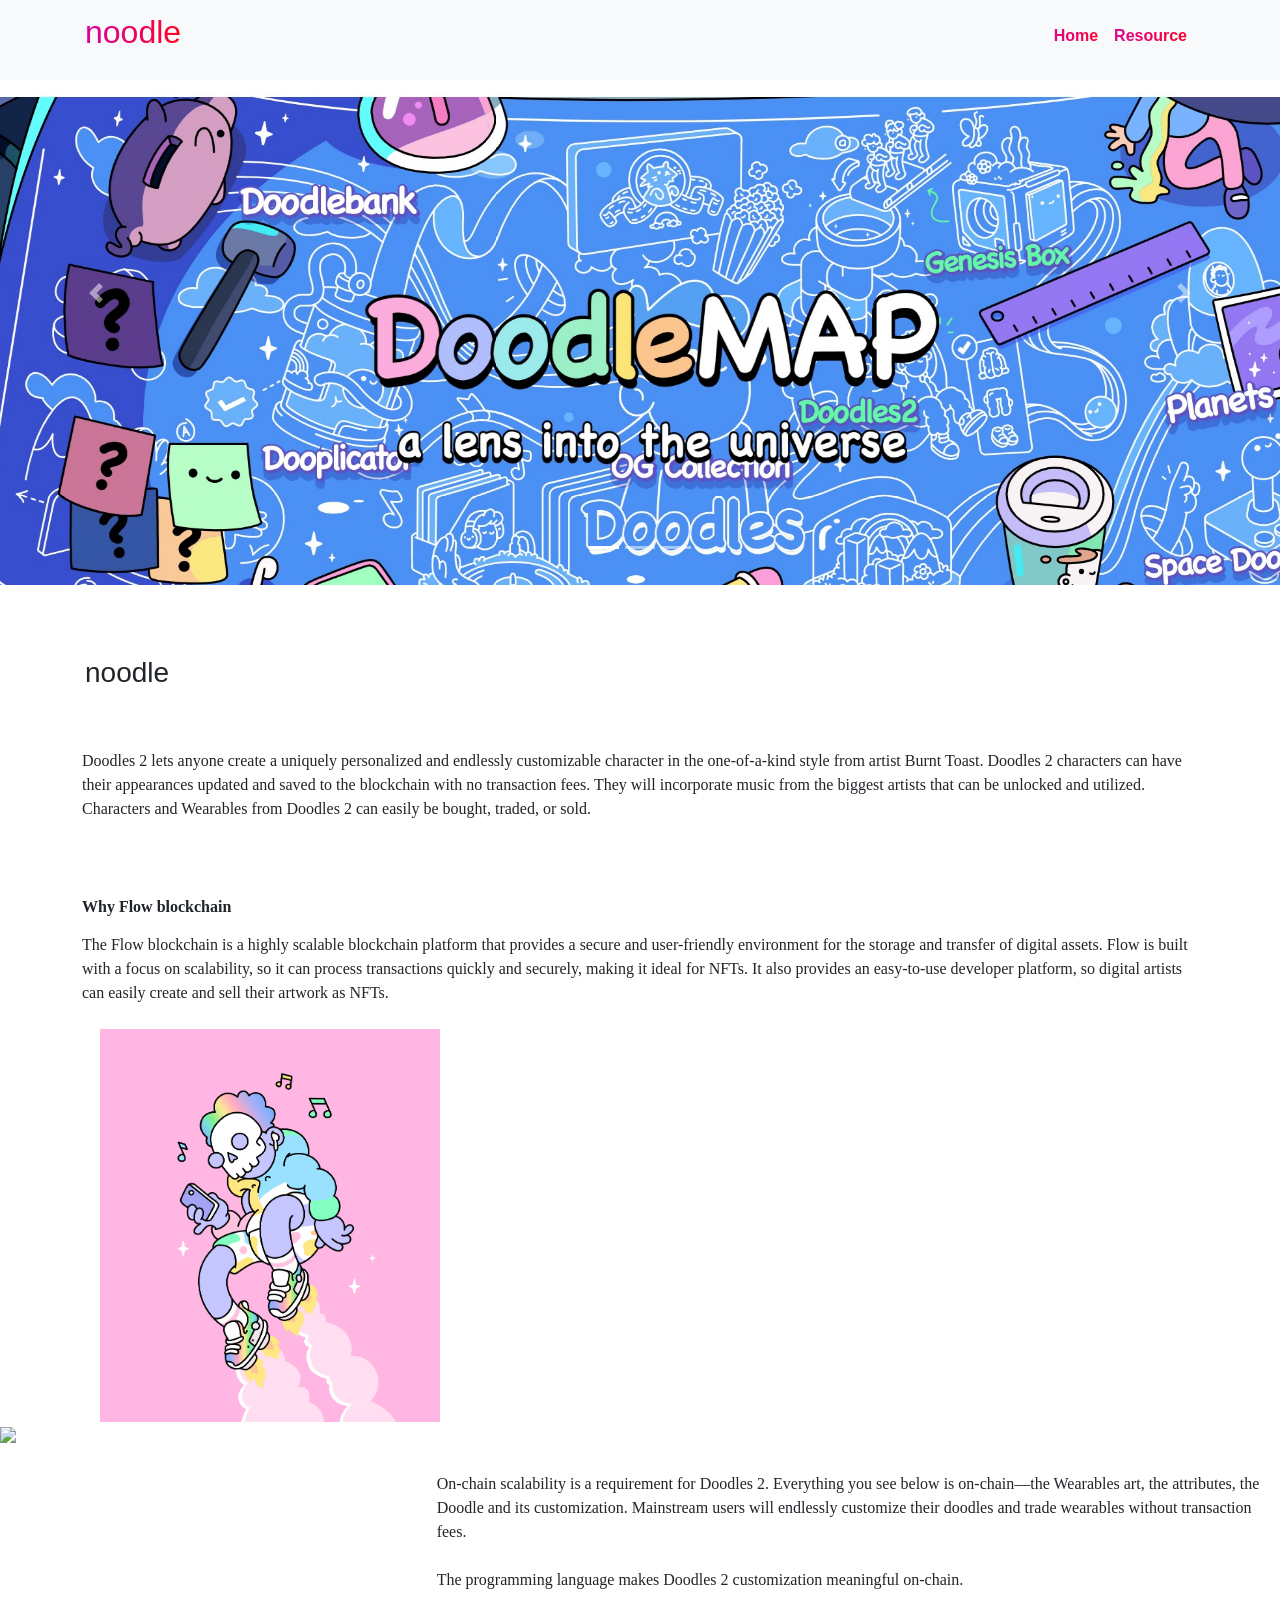
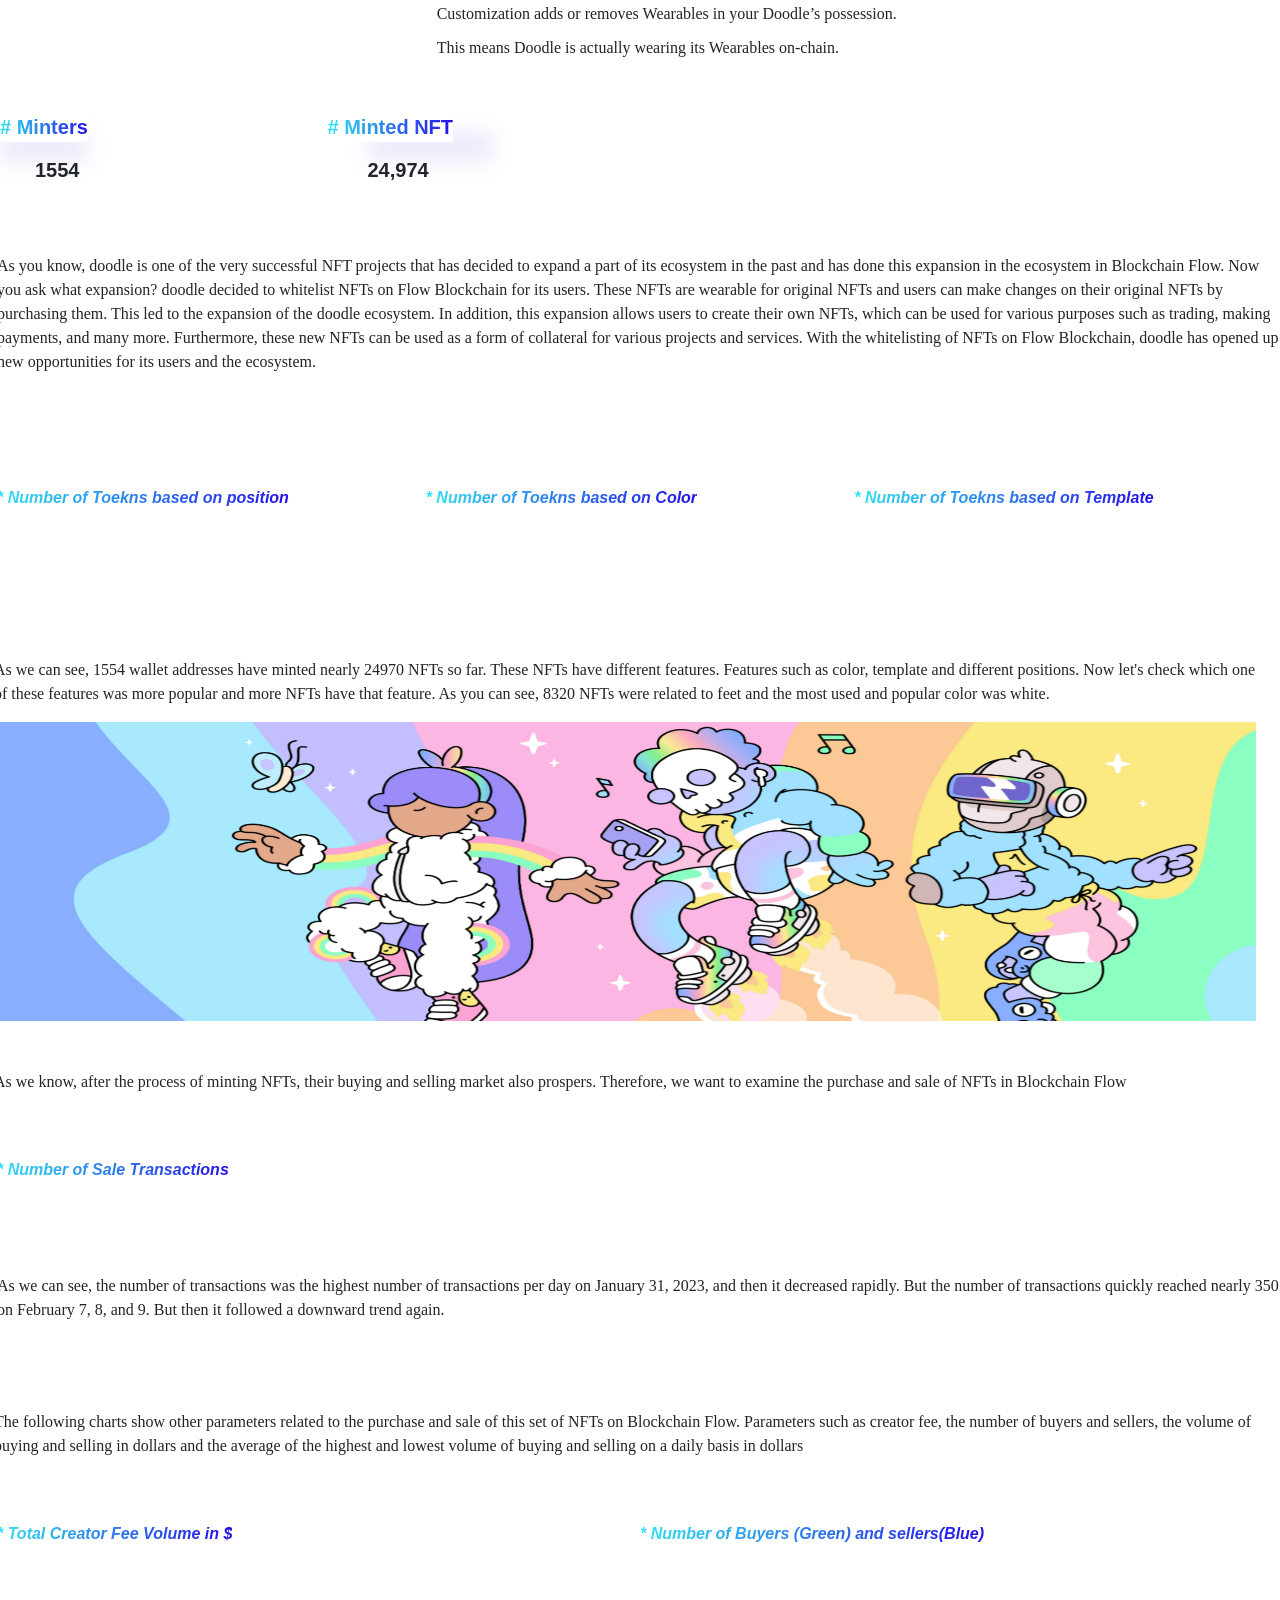
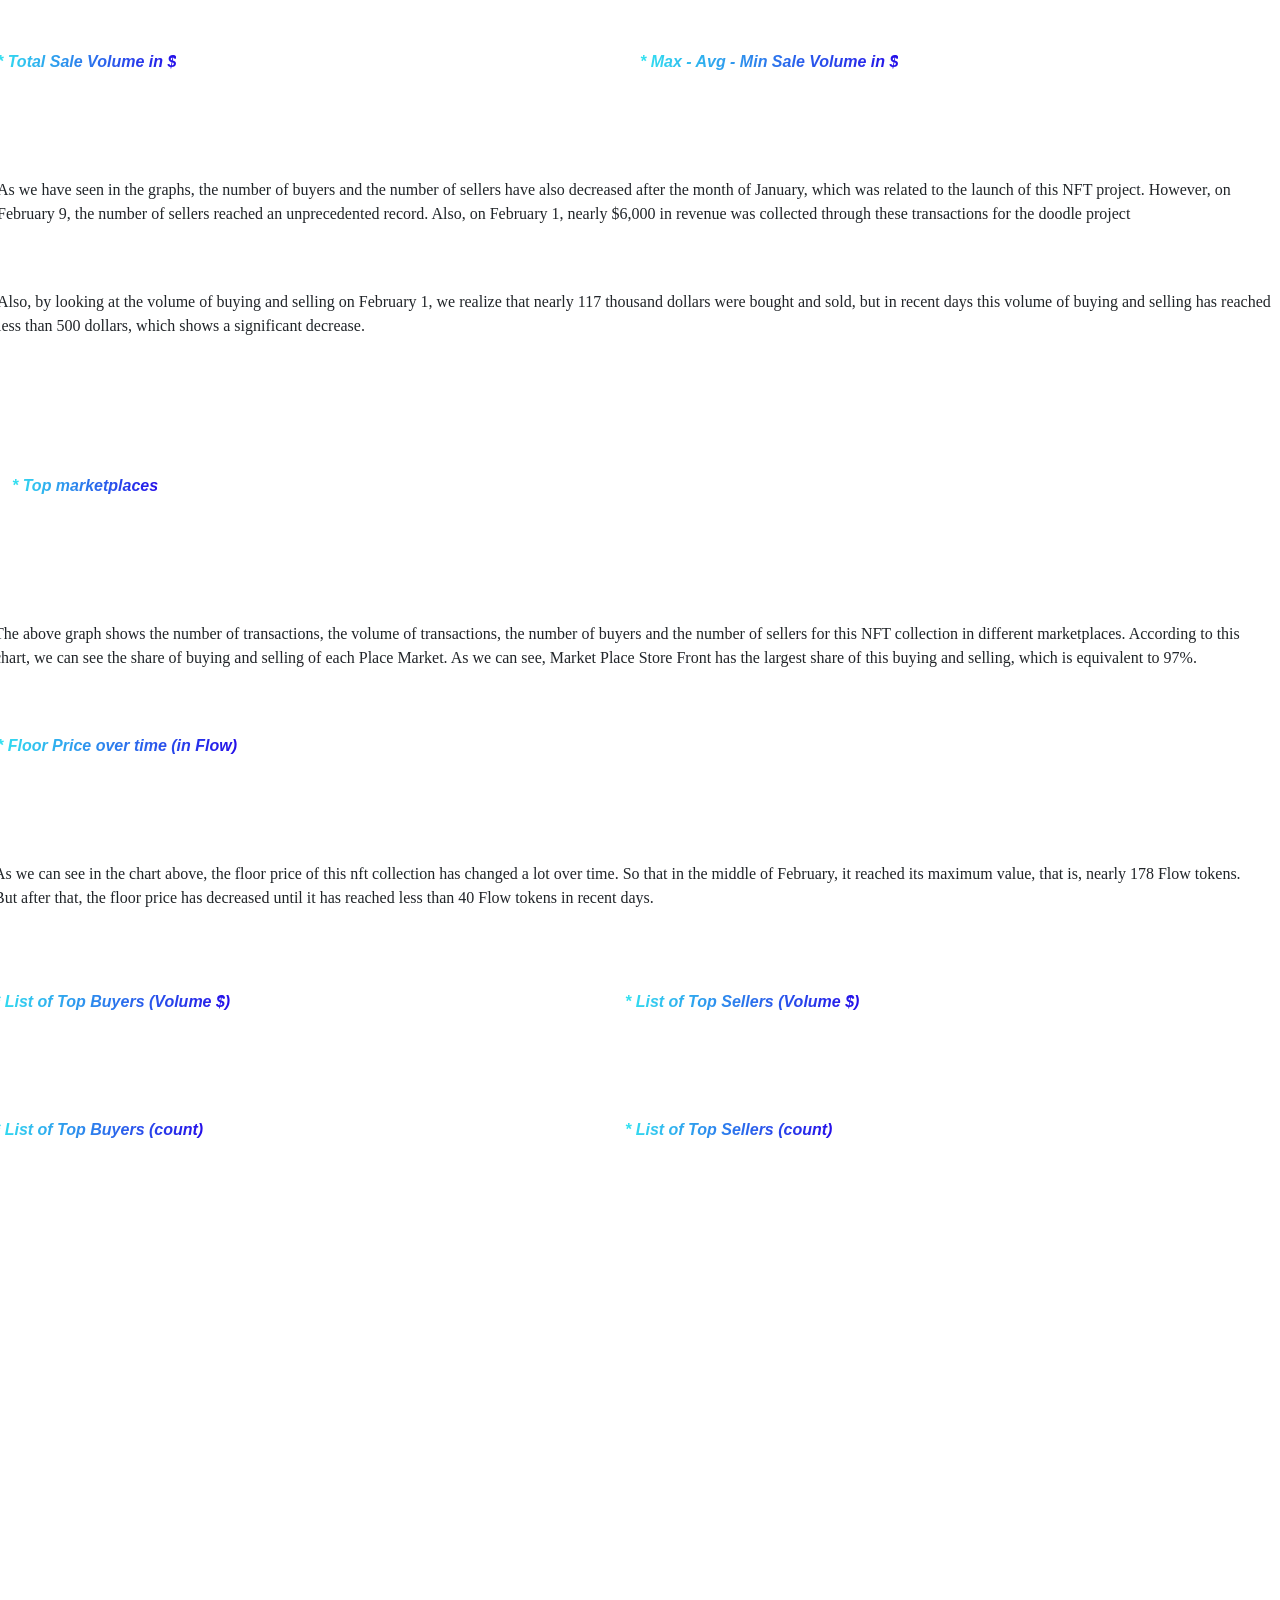
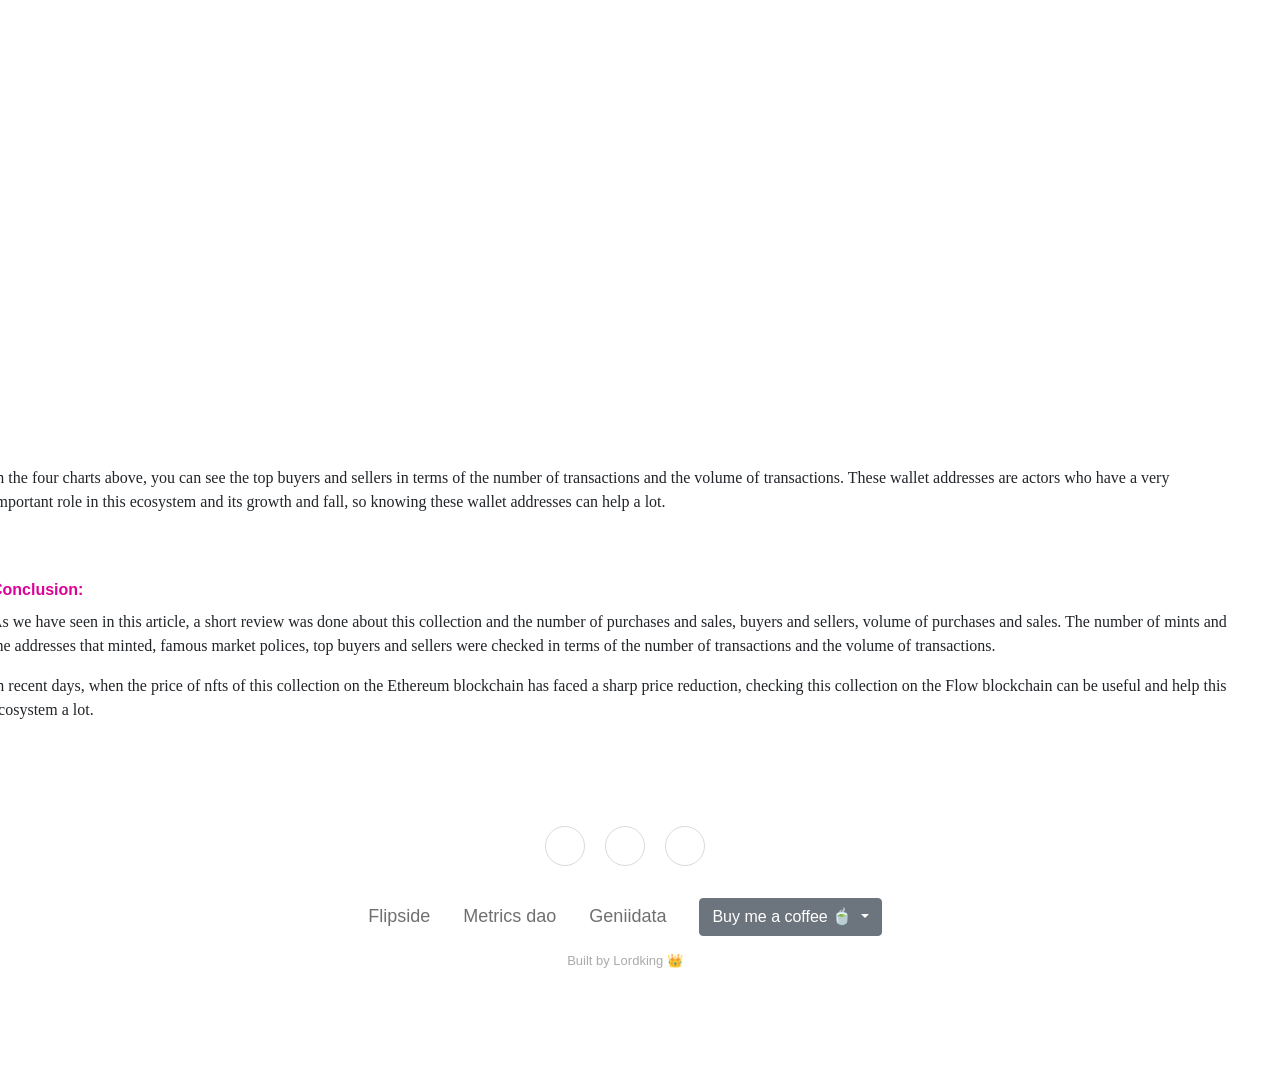
==== index.html @ 50562e9c "Update index.html" ====
<!doctype html>
<html lang="en">


<head>
    <link rel="stylesheet" href="https://cdnjs.cloudflare.com/ajax/libs/normalize/8.0.1/normalize.css">
    <meta charset="utf-8">
    <meta name="viewport" content="width=device-width, initial-scale=1">
    <title>Doodle 2</title>
    <!--#change the title of the page-->

    <link href="https://cdn.jsdelivr.net/npm/bootstrap@5.3.0-alpha1/dist/css/bootstrap.min.css" rel="stylesheet"
        integrity="sha384-GLhlTQ8iRABdZLl6O3oVMWSktQOp6b7In1Zl3/Jr59b6EGGoI1aFkw7cmDA6j6gD" crossorigin="anonymous">
    <link rel="stylesheet" href="https://cdnjs.cloudflare.com/ajax/libs/twitter-bootstrap/4.1.3/css/bootstrap.min.css">
    <link rel="stylesheet" href="https://cdnjs.cloudflare.com/ajax/libs/ionicons/2.0.1/css/ionicons.min.css">
    <script src="https://cdn.jsdelivr.net/npm/apexcharts"></script>
    <script src="https://cdnjs.cloudflare.com/ajax/libs/d3/7.8.2/d3.min.js"
        integrity="sha512-oKI0pS1ut+mxQZdqnD3w9fqArLyILRsT3Dx0B+8RVEXzEk3aNK3J3pWlaGJ8MtTs1oiwyXDAH6hG6jy1sY0YqA=="
        crossorigin="anonymous" referrerpolicy="no-referrer"></script>

    <style>
        td,
        th {
            text-align: center;
            border: 1px solid rgb(3, 3, 3);
            border-radius: 10%;

        }

        table {
            margin-top: 30px;
            width: 100%;
            border-collapse: collapse;

        }
    </style>
</head>


<body>

    <!-- Navigation -->
    <nav class="navbar navbar-expand-lg navbar-light bg-light fixed-top">
        <div class="container">

            <a class="navbar-brand aa" href="">
                <!--#change-->
                <h2> noodle <!--Doodle 2 on flow blockchain-->
                </h2>
                <!--#change-->
            </a>
            <!--#change brand link and title-->

            <button class="navbar-toggler" type="button" data-bs-toggle="collapse" data-bs-target="#navbarResponsive"
                aria-controls="navbarResponsive" aria-expanded="false" aria-label="Toggle navigation">
                <span class="navbar-toggler-icon"></span>
            </button>

            <div class="collapse navbar-collapse" id="navbarResponsive">
                <ul class="navbar-nav ms-auto">
                    <li class="nav-item active">
                        <a class="nav-link aa" href="index.html">Home</a>
                        <!--#change-->
                    </li>

                    <li class="nav-item active aa">
                        <a class="nav-link" href="page/referrence/about.html">Resource</a>
                        <!--#change-->
                    </li>
                </ul>
            </div>
        </div>
    </nav>

    <header>

        <div id="carouselExampleCaptions" class="carousel slide" data-bs-ride="carousel">
            <div class="carousel-indicators">
                <!--#change number of slides-->
                <button type="button" data-bs-target="#carouselExampleCaptions" data-bs-slide-to="0" class="active"
                    aria-current="true" aria-label="Slide 1"></button>
                <button type="button" data-bs-target="#carouselExampleCaptions" data-bs-slide-to="1"
                    aria-label="Slide 2"></button>
                <button type="button" data-bs-target="#carouselExampleCaptions" data-bs-slide-to="2"
                    aria-label="Slide 3"></button>
            </div>
            <div class="carousel-inner">
                <a class="carousel-item active" target="_blank" href=""
                    style="background-image: url('page/img/joker.jpg')">
                    <!--#change image url-->
                    <div class="carousel-caption">
                        <h5> </h5>
                        <!--#change-->
                        <p style="color :rgb(243, 243, 243); text-align: start;font-weight: bold; font-family:cursive;">
                        </p>
                        <!--#change-->

                    </div>
                </a>
            </div>
            <button class="carousel-control-prev" type="button" data-bs-target="#carouselExampleCaptions"
                data-bs-slide="prev">
                <span class="carousel-control-prev-icon" aria-hidden="true"></span>
                <span class="visually-hidden">Previous</span>
            </button>
            <button class="carousel-control-next" type="button" data-bs-target="#carouselExampleCaptions"
                data-bs-slide="next">
                <span class="carousel-control-next-icon" aria-hidden="true"></span>
                <span class="visually-hidden">Next</span>
            </button>
        </div>
    </header>





    <!-- Begin Page Content -->







    <div class="container">

        <!-- Page Heading -->
        <h1 class=" h3 mb-3 mt-5 aa">
            <h3>noodle </h3>
        </h1>

        <div class="row">
            <div class="col-md-8">
         
        </div>
                <p class="mb-4 " style="margin-top: 50px; font-family:serif">Doodles 2 lets anyone create a uniquely
                    personalized and endlessly customizable character in the one-of-a-kind style from artist Burnt
                    Toast.
                    Doodles 2 characters can have their appearances updated and saved to the blockchain with no
                    transaction fees. They will incorporate music from the biggest artists that can be unlocked and
                    utilized. Characters and Wearables from Doodles 2 can easily be bought, traded, or sold.</p>
                <strong class="mb-1 " style="margin-top: 50px; font-family:serif"> Why Flow blockchain </strong>

                <p class="mb-4 " style="margin-top: 10px; font-family:serif"> The Flow blockchain is a highly scalable
                    blockchain platform that provides a secure and user-friendly environment for the storage and
                    transfer of digital assets. Flow is built with a focus on scalability, so it can process
                    transactions quickly and securely, making it ideal for NFTs. It also provides an easy-to-use
                    developer platform, so digital artists can easily create and sell their artwork as NFTs.</p>
            </div>
            <div class="col-md-4">
                <img src="page/img/box.jpg" style="width:100% ; height:350;">

            </div>
        </div>


        <div class="row">

            <div class="col-md-4">
                <img src="https://assets-global.website-files.com/618c953e65cc2ba3f44d1a02/63d0d19cf0864eb26868631c_doodlekit.gif"
                    style="width:100% ; height:150;">
            </div>
            <div class="col-md-8">
                <p class="mb-4 " style="margin-top: 50px; font-family:serif">On-chain scalability is a requirement for
                    Doodles 2.

                    Everything you see below is on-chain—the Wearables art, the attributes, the Doodle and its
                    customization.

                    Mainstream users will endlessly customize their doodles and trade wearables without transaction
                    fees.</p>
                <p class="mb-1 " style="margin-top: 10px; font-family:serif">The programming language makes Doodles 2
                    customization meaningful on-chain.</p>
                <p class="mb-1 " style="margin-top: 10px; font-family:serif">Customization adds or removes Wearables in
                    your Doodle’s possession.</p>
                <p class="mb-1 " style="margin-top: 10px; font-family:serif">This means Doodle is actually wearing its
                    Wearables on-chain.</p>

            </div>



        </div>





        <div class="row mt-5 mb-5 ">

            <!-- first-box -->
            <div class="col-md-3 mb-4 ">

                <div class="text-xs font-weight-bold text-primary mb-3 bb "
                    style="font-size: 20px;box-shadow:0 20px 20px rgba(128, 117, 226, 0.15)">
                    # Minters </div>
                <div class="h5 mb-0 font-weight-bold text-gray-800 " id="first-box"
                    style="padding-left: 35px;font-size: 20px;">1554</div>

            </div>

            <div class="col-md-3 mb-4 ">

                <div class="text-xs font-weight-bold text-primary  mb-3 bb "
                    style="padding-left: 0px;font-size: 20px;box-shadow:40px 20px 20px rgba(128, 117, 226, 0.15)">
                    # Minted NFT </div>
                <div class="h5 mb-0 font-weight-bold text-gray-800  " id="fourth-box"
                    style="padding-left: 40px;font-size: 20px;">24,974</div>

            </div>
            <p class="mt-5" style="font-family:serif">As you know, doodle is one of the very successful NFT projects that has decided to expand a part of its ecosystem in the past and has done this expansion in the ecosystem in Blockchain Flow. Now you ask what expansion?
                doodle decided to whitelist NFTs on Flow Blockchain for its users. These NFTs are wearable for original NFTs and users can make changes on their original NFTs by purchasing them. This led to the expansion of the doodle ecosystem. In addition, this expansion allows users to create their own NFTs, which can be used for various purposes such as trading, making payments, and many more. Furthermore, these new NFTs can be used as a form of collateral for various projects and services. With the whitelisting of NFTs on Flow Blockchain, doodle has opened up new opportunities for its users and the ecosystem.
            </p>
            <div class="row mt-5 mb-5 ">
                <div class="col-md-4" id="chart9909" style="width: 100%; height: 100px;">
                    <i>
                        <p class="mb-2 mt-5 bb"> * Number of Toekns based on position</p>
                    </i>
                </div>
                <div class="col-md-4" id="chart9908" style="width: 100%; height: 100px;">
                    <i>
                        <p class="mb-2 mt-5 bb"> * Number of Toekns based on Color</p>
                    </i>
                </div>
                <div class="col-md-4" id="chart9907" style="width: 100%; height: 100px;">
                    <i>
                        <p class="mb-2 mt-5 bb"> * Number of Toekns based on Template</p>
                    </i>
                </div>
            </div>


            <div class="row mt-4 mb-3">
                <p class="mt-5" style="font-family:serif">As we can see, 1554 wallet addresses have minted nearly 24970 NFTs so far. These NFTs have different features.
                    Features such as color, template and different positions. Now let's check which one of these features was more popular and more NFTs have that feature.
                    As you can see, 8320 NFTs were related to feet and the most used and popular color was white.</p>
                <img calss="col-md-12" src="page/img/birds.png" style="width: 100%; height: 300px;">
<p  class="mt-5" style="font-family:serif">As we know, after the process of minting NFTs, their buying and selling market also prospers. Therefore, we want to examine the purchase and sale of NFTs in Blockchain Flow</p>
                <div class="col-md-12" id="chart000" style="width: 100%; height: 100px;">
                    <i>
                        <p class="mb-2 mt-5 bb"> * Number of Sale Transactions</p>
                    </i>
                </div>

            </div>
            <p class="mt-5" style="font-family:serif">
                As we can see, the number of transactions was the highest number of transactions per day on January 31, 2023, and then it decreased rapidly. But the number of transactions quickly reached nearly 350 on February 7, 8, and 9. But then it followed a downward trend again.
            </p>
            <div class="row mt-4">

<p class="mt-5" style="font-family:serif">The following charts show other parameters related to the purchase and sale of this set of NFTs on Blockchain Flow. Parameters such as creator fee, the number of buyers and sellers, the volume of buying and selling in dollars and the average of the highest and lowest volume of buying and selling on a daily basis in dollars</p>
                <div class="col-md-6 mb-5" id="chart111" style="width: 100%; max-height: 100px;"><i>
                        <p class="mb-2 mt-5 bb"> * Total Creator Fee Volume in $</p>
                    </i></div>

                <div class="col-md-6 mb-5" id="chart1112" style="width: 100%; max-height: 100px;"><i>
                        <p class="mb-2 mt-5 bb"> * Number of Buyers (Green) and sellers(Blue)</p>
                    </i></div>


                <div class="col-md-6 mb-5" id="chart1113" style="width: 100%; max-height: 100px;"><i>
                        <p class="mb-2 mt-5 bb"> * Total Sale Volume in $</p>
                    </i></div>

                <div class="col-md-6 mb-5" id="chart1114" style="width: 100%; max-height: 100px;"><i>
                        <p class="mb-2 mt-5 bb"> * Max - Avg - Min Sale Volume in $</p>
                    </i></div>

            </div>
            <p class="mt-5" style="font-family:serif">As we have seen in the graphs, the number of buyers and the number of sellers have also decreased after the month of January, which was related to the launch of this NFT project. However, on February 9, the number of sellers reached an unprecedented record. Also, on February 1, nearly $6,000 in revenue was collected through these transactions for the doodle project</p>
            <p class="mt-5" style="font-family:serif">Also, by looking at the volume of buying and selling on February 1, we realize that nearly 117 thousand dollars were bought and sold, but in recent days this volume of buying and selling has reached less than 500 dollars, which shows a significant decrease.</p>

        </div>





        <div class="row mt-5 mb-5 ">









            <div class="row mt-4">
                <div class="col-md-12">
                    <div class="col-md-12 mb-5" id="chart9091" style="width: 100%; height: 100px;"><i>
                            <p class="mb-2 mt-5 bb"> * Top marketplaces</p>
                        </i></div>


                </div>



                <p class="mt-5" style="font-family:serif">
                    The above graph shows the number of transactions, the volume of transactions, the number of buyers and the number of sellers for this NFT collection in different marketplaces. According to this chart, we can see the share of buying and selling of each Place Market. As we can see, Market Place Store Front has the largest share of this buying and selling, which is equivalent to 97%.</p>

                <div class="col-md-12 mb-5" id="chart9090" style="width: 100%; max-height: 100px;"><i>
                        <p class="mb-2 mt-5 bb"> * Floor Price over time (in Flow)</p>
                    </i></div>
                <p class="mt-5" style="font-family:serif">As we can see in the chart above, the floor price of this nft collection has changed a lot over time. So that in the middle of February, it reached its maximum value, that is, nearly 178 Flow tokens. But after that, the floor price has decreased until it has reached less than 40 Flow tokens in recent days.
                </p>

                <div class="row mt-3  ">
                    <div class="col-md-6 mb-5" id="chart11" style="width: 100%; max-height: 100px;"><i>
                            <p class="mb-2 mt-5 bb"> * List of Top Buyers (Volume $)</p>
                        </i></div>

                    <div class="col-md-6 mb-5" id="chart00" style="width: 100%; max-height: 100px;"><i>
                            <p class="mb-2 mt-5 bb"> * List of Top Sellers (Volume $) </p>
                        </i></div>


                    <div class="col-md-6 mb-5" id="chart99" style="width: 100%; max-height: 100px;"><i>
                            <p class="mb-2 mt-5 bb"> * List of Top Buyers (count)</p>
                        </i></div>

                    <div class="col-md-6 mb-5" id="chart88" style="width: 100%; max-height: 100px;"><i>
                            <p class="mb-2 mt-5 bb"> * List of Top Sellers (count) </p>
                        </i></div>


                </div>

   <div class="row">
            <div class="col-md-6">
                <h3 class="mt-5 mb-5 bb" style="font-family:serif"> </h3>

                <iframe class=" mb-6"
                    src="https://flipsidecrypto.xyz/Lordking/%F0%9F%91%91-airdrop-hunters-%F0%9F%91%91-6v6ByO"
                    width="100%" height="600" style="border-radius: 25px;">
                </iframe>
            </div>

            <div class="col-md-6">
                <h3 class="mt-5 mb-5 bb" style="font-family:serif"></h3>

                <iframe
                    src="https://flipsidecrypto.xyz/Lordking/%F0%9F%91%91-airdrop-hunters-%F0%9F%91%91-6v6ByO"
                    width="100%" height="600" style="border-radius: 25px;">
                </iframe>
            </div>
          </div>
  



                <div class="row mt-2 mb-5">
                    <div class="col-md-6" id="chart22" style="width: 80%;height:150px;"></div>

                    <div class="col-md-6" id="chart222" style="width: 80%;height:150px;"></div>

                    <p class="" style="font-family:serif">In the four charts above, you can see the top buyers and sellers in terms of the number of transactions and the volume of transactions. These wallet addresses are actors who have a very important role in this ecosystem and its growth and fall, so knowing these wallet addresses can help a lot.</p>

     

                    <p class="aa mt-5">Conclusion:</p>
                    <p class="" style="font-family:serif ;"> As we have seen in this article, a short review was done about this collection and the number of purchases and sales, buyers and sellers, volume of purchases and sales. The number of mints and the addresses that minted, famous market polices, top buyers and sellers were checked in terms of the number of transactions and the volume of transactions.

                    </p>
                    <p class="" style="font-family:serif ;">
                    In recent days, when the price of nfts of this collection on the Ethereum blockchain has faced a sharp price reduction, checking this collection on the Flow blockchain can be useful and help this ecosystem a lot.
                </p>
                </div>









                <div class="footer-basic">
                    <footer>
                        <div class="social">
                            <a target="_blank" href="https://github.com/"><i
                                    class="icon ion-social-github"></i></a>
                            <!--#change link -->
                            <a target="_blank" href="https://twitter.com/"><i
                                    class="icon ion-social-twitter"></i></a>
                            <!--#change link-->
                            <a target="_blank" href="https://www.linkedin.com/in/"><i
                                    class="icon ion-social-linkedin"></i></a>
                            <!--#change link-->
                        </div>
                        <ul class="list-inline">
                            <li class="list-inline-item"><a target="_blank" href="https://flipsidecrypto.xyz/">Flipside
                                </a></li>
                            <!--#change link & text-->
                            <li class="list-inline-item"><a target="_blank" href="https://metricsdao.xyz/">Metrics
                                    dao</a></li>
                            <li class="list-inline-item"><a target="_blank" href="https://geniidata.com/">Geniidata
                                    </a></li>
                            <!--#change link & text-->
                            <li class="list-inline-item">
                                <div class="dropdown">
                                    <button class="btn btn-secondary dropdown-toggle" type="button"
                                        data-bs-toggle="dropdown" aria-expanded="false">
                                        Buy me a coffee 🍵
                                    </button>
                                    <ul class="dropdown-menu">
                                        <li>
                                            <p class="dropdown-item" style="font-weight:bold ; ">Thanks you 💗</p>
                                        </li>
                                        <li>
                                            <p class="dropdown-item">
                                                <button onclick="myFunction()" style="border: none; font-weight:400 ; ">
                                                    Click to copy metamask address <svg
                                                        xmlns="http://www.w3.org/2000/svg" width="16" height="16"
                                                        fill="currentColor" class="bi bi-clipboard" viewBox="0 0 16 16">
                                                        <path
                                                            d="M4 1.5H3a2 2 0 0 0-2 2V14a2 2 0 0 0 2 2h10a2 2 0 0 0 2-2V3.5a2 2 0 0 0-2-2h-1v1h1a1 1 0 0 1 1 1V14a1 1 0 0 1-1 1H3a1 1 0 0 1-1-1V3.5a1 1 0 0 1 1-1h1v-1z">
                                                        </path>
                                                        <path
                                                            d="M9.5 1a.5.5 0 0 1 .5.5v1a.5.5 0 0 1-.5.5h-3a.5.5 0 0 1-.5-.5v-1a.5.5 0 0 1 .5-.5h3zm-3-1A1.5 1.5 0 0 0 5 1.5v1A1.5 1.5 0 0 0 6.5 4h3A1.5 1.5 0 0 0 11 2.5v-1A1.5 1.5 0 0 0 9.5 0h-3z">
                                                        </path>
                                                    </svg>
                                                </button>
                                    </ul>
                                </div>
                            </li>
                            <!--#change link & text-->
                        </ul>
                        <p class="copyright">Built by Lordking 👑</p>
                        <!--#change-->
                    </footer>
                </div>
                </footer>
                <!--copy to clipbord-->
                <input type="text" value="0x7af2d9a872cbb1bc19fcbd75a4241776ab63dcca" id="myInput"
                    style="visibility :hidden">
                <script>
                    function myFunction() {
                        var copyText = document.getElementById("myInput");
                        copyText.select();
                        copyText.setSelectionRange(0, 99999);
                        navigator.clipboard.writeText(copyText.value);
                    }
                </script>







                <script src="https://cdnjs.cloudflare.com/ajax/libs/jquery/3.2.1/jquery.min.js"></script>
                <script
                    src="https://cdnjs.cloudflare.com/ajax/libs/twitter-bootstrap/4.1.3/js/bootstrap.bundle.min.js"></script>
                <link rel="stylesheet" href="https://cdnjs.cloudflare.com/ajax/libs/normalize/8.0.1/normalize.css">
                <link rel="stylesheet" href="index.css">
                <script src="https://cdn.jsdelivr.net/npm/bootstrap@5.3.0-alpha1/dist/js/bootstrap.bundle.min.js"
                    integrity="sha384-w76AqPfDkMBDXo30jS1Sgez6pr3x5MlQ1ZAGC+nuZB+EYdgRZgiwxhTBTkF7CXvN"
                    crossorigin="anonymous"></script>
                <script src="https://cdnjs.cloudflare.com/ajax/libs/echarts/5.4.1/echarts.min.js"></script>
                <script src="index.js"></script>
                <script src="https://cdn.jsdelivr.net/npm/apexcharts"></script>



</body>

</html>
---- index.css ----
/*header starts */
  .aa {
    display: inline-block;
    margin-bottom: 8px;
    background-image: linear-gradient(270deg, #ff0420, #d9029d);
    font-family: Rubik, sans-serif;
    color: transparent;
    font-weight: 600;
    -webkit-background-clip: text;
    background-clip: text;
    -webkit-text-fill-color: transparent;
  }

  .bb {
    display: inline-block;
    margin-bottom: 8px;
    background-image: linear-gradient(270deg, #250fe9, #33e3f0);
    font-family: Rubik, sans-serif;
    color: transparent;
    font-weight: 600;
    -webkit-background-clip: text;
    background-clip: text;
    -webkit-text-fill-color: transparent;
  }
  
.carousel-item {
  height: 65vh;
  min-height: 350px;
  background: no-repeat center center scroll;
  -webkit-background-size: cover;
  -moz-background-size: cover;
  -o-background-size: cover;
  background-size: cover;
}

/*footer starts */


.footer-basic {
  padding:40px 0;
  background-color:#ffffff;
  color:#4b4c4d;
}

.footer-basic ul {
  padding:0;
  list-style:none;
  text-align:center;
  font-size:18px;
  line-height:1.6;
  margin-bottom:0;
}

.footer-basic li {
  padding:0 10px;
}

.footer-basic ul a {
  color:inherit;
  text-decoration:none;
  opacity:0.8;
}

.footer-basic ul a:hover {
  opacity:1;
}

.footer-basic .social {
  text-align:center;
  padding-bottom:25px;
}

.footer-basic .social > a {
  font-size:24px;
  width:40px;
  height:40px;
  line-height:40px;
  display:inline-block;
  text-align:center;
  border-radius:50%;
  border:1px solid #ccc;
  margin:0 8px;
  color:inherit;
  opacity:0.75;
}

.footer-basic .social > a:hover {
  opacity:0.9;
}

.footer-basic .copyright {
  margin-top:15px;
  text-align:center;
  font-size:13px;
  color:#aaa;
  margin-bottom:0;
}

#main {
  position: relative;
  overflow: hidden;
}


.dropdown-menu {
color :#2e3a46
}
ol {
list-style-type: none;
margin: 0;
padding: 0;
}
li {
}
.side {
  display: block;
  background: #fff;
  text-decoration: none;
  transform-origin: 0 0;
  transition: transform var(--duration) var(--easing), color var(--duration) var(--easing);
  transition-delay: var(--delay-out);
  border-radius: 4px;
  padding: 1em 1.52em;
  border-left: 2em solid white;



}
.side:hover {
background: #efefef;
}
.sides:hover {
background: #fff;
}

.sub-menu {
      color :#2e3a46;
      font-size: .9em;
      border-left: 2em solid white;
      padding: .75em;
      background: linear-gradient(
          to right,
          #ddd 2px,
          #fff 2px
      );}
      .sub-menu 
        :hover {
          background: linear-gradient(
              to right,
              #ddd 2px,
              #efefef 2px
          );
      
  }
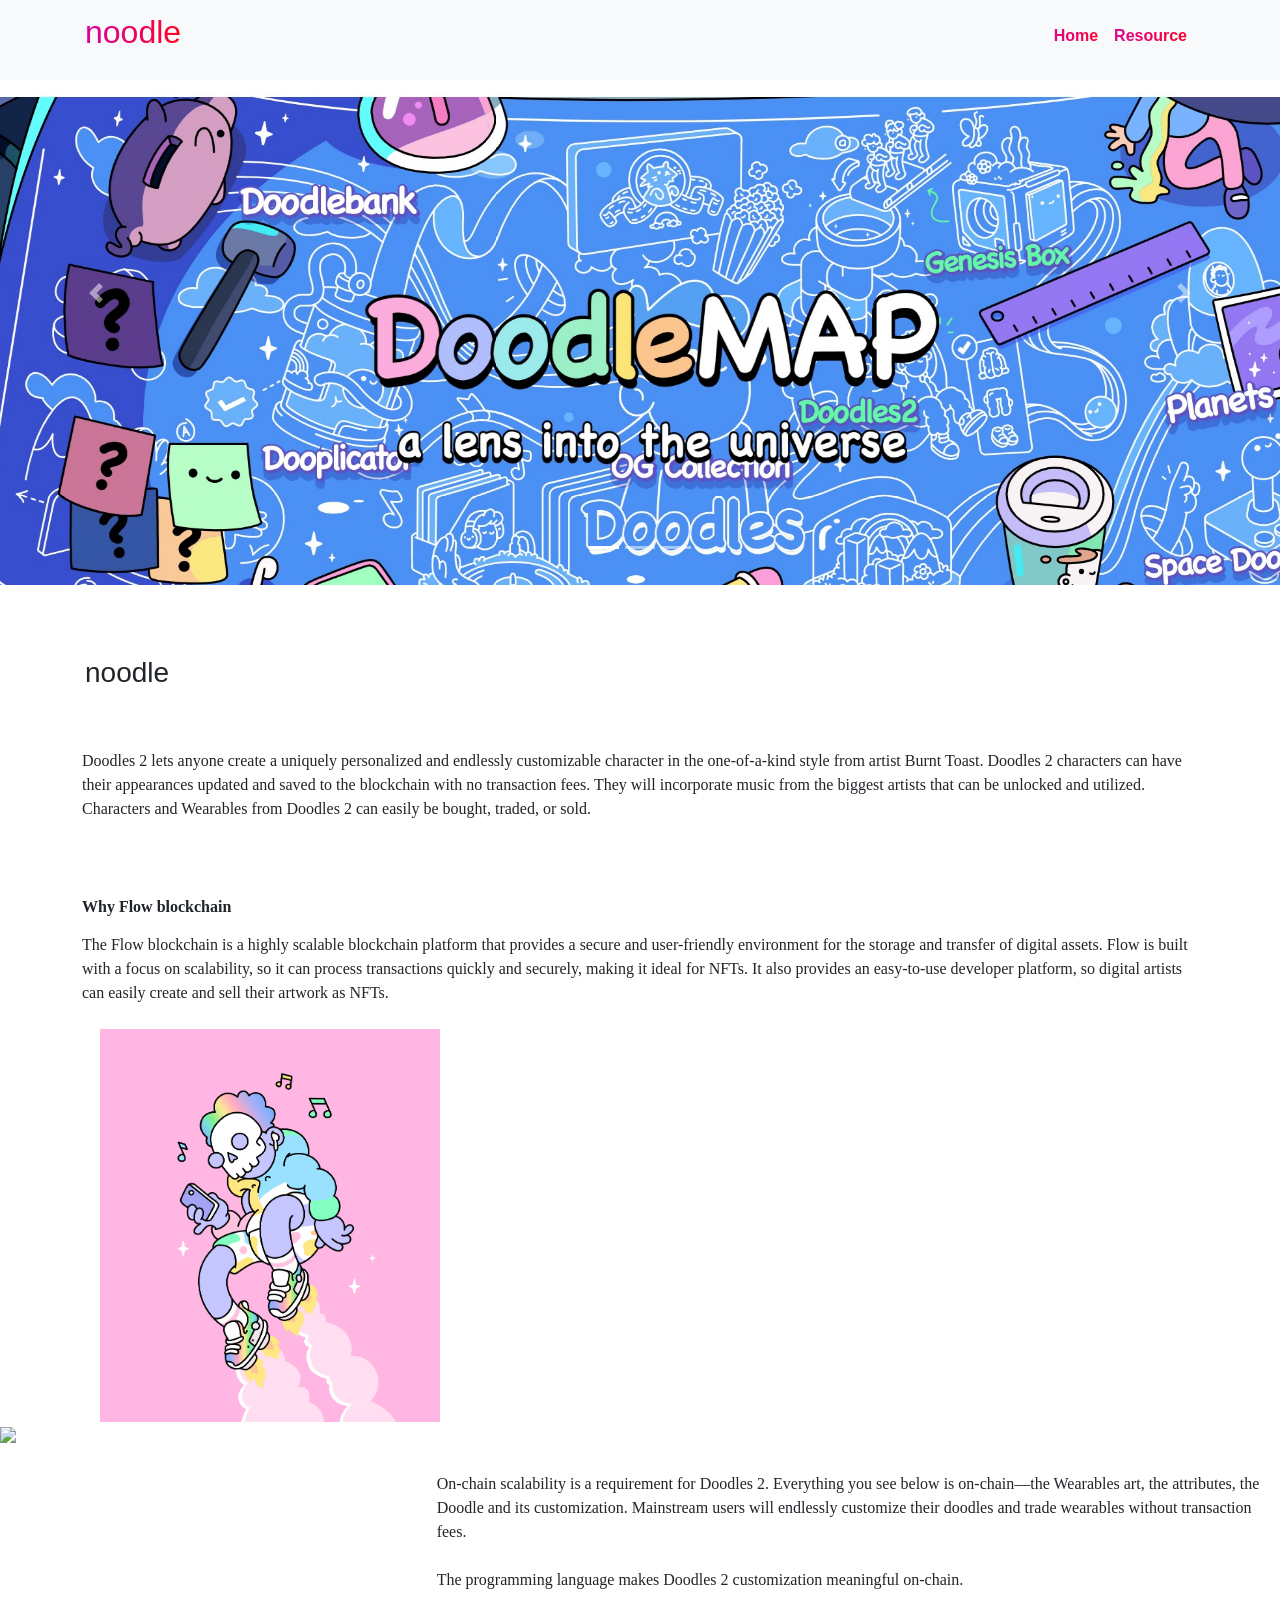
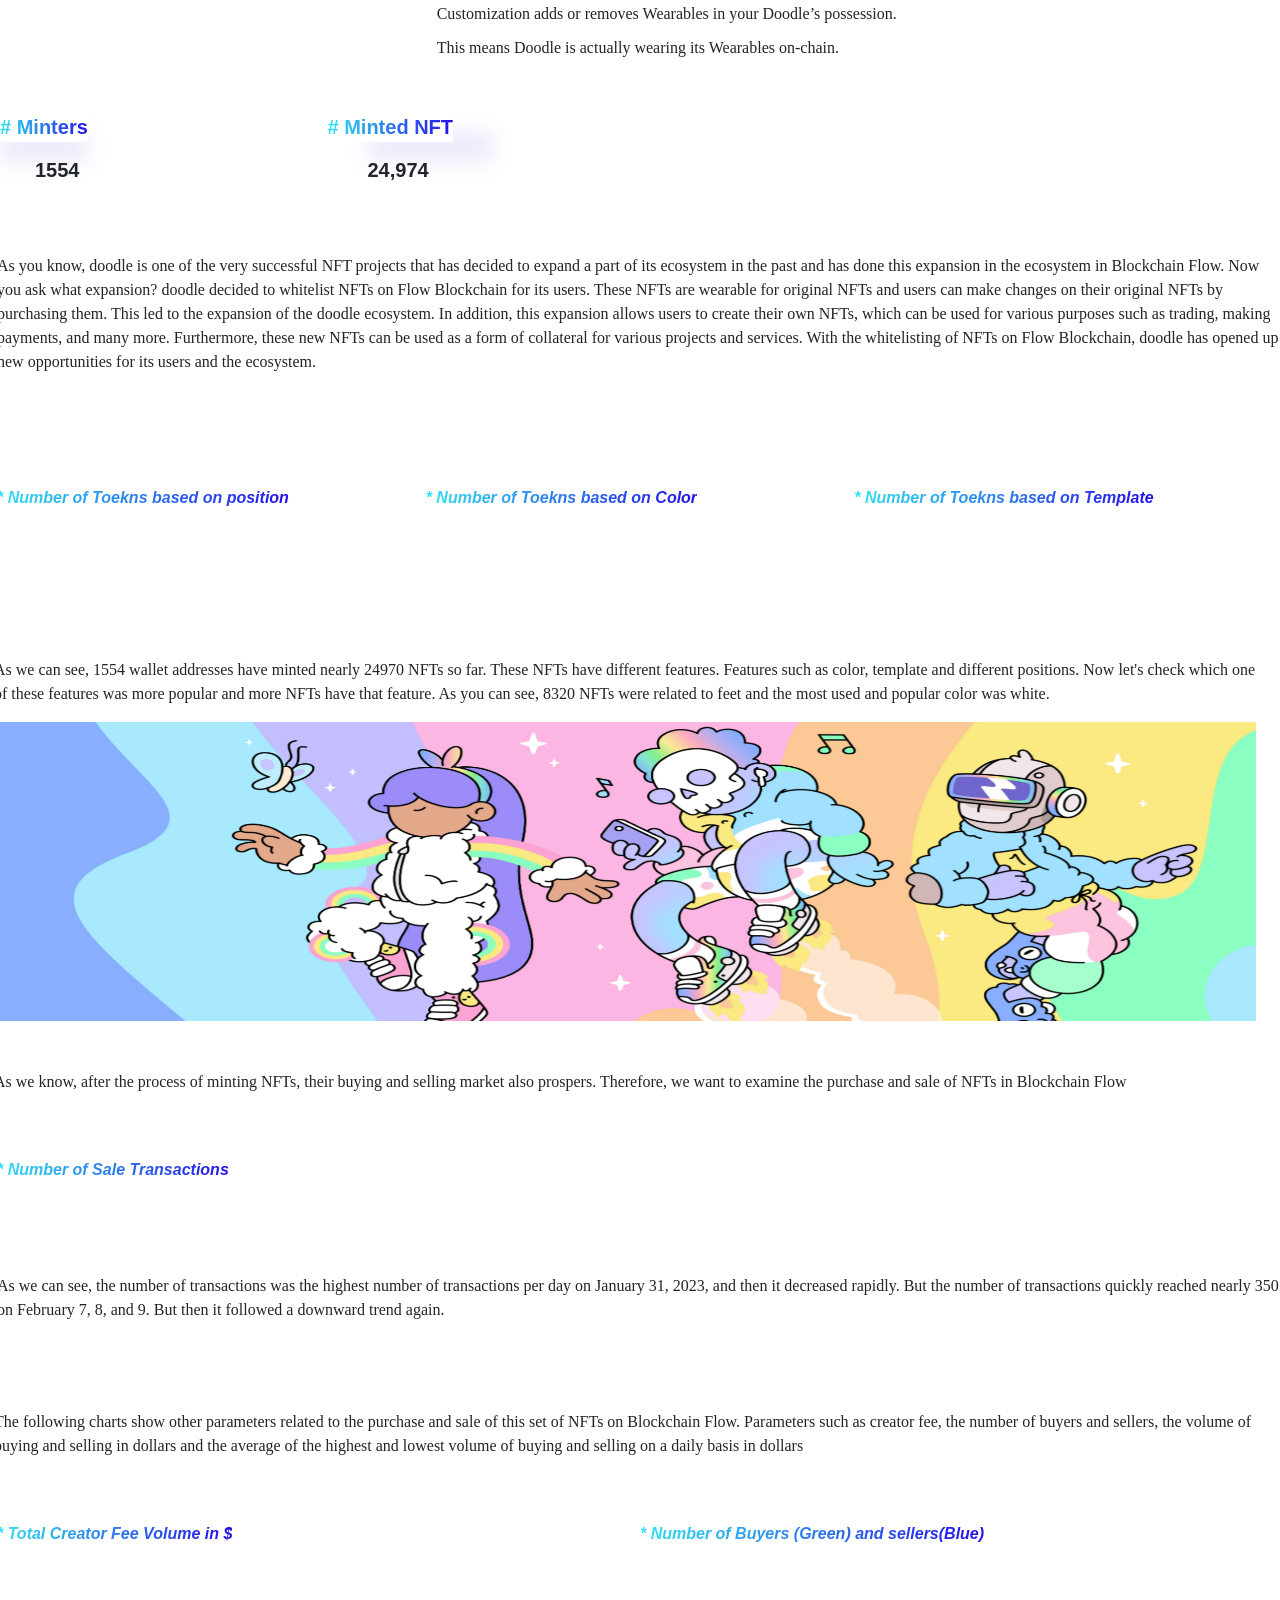
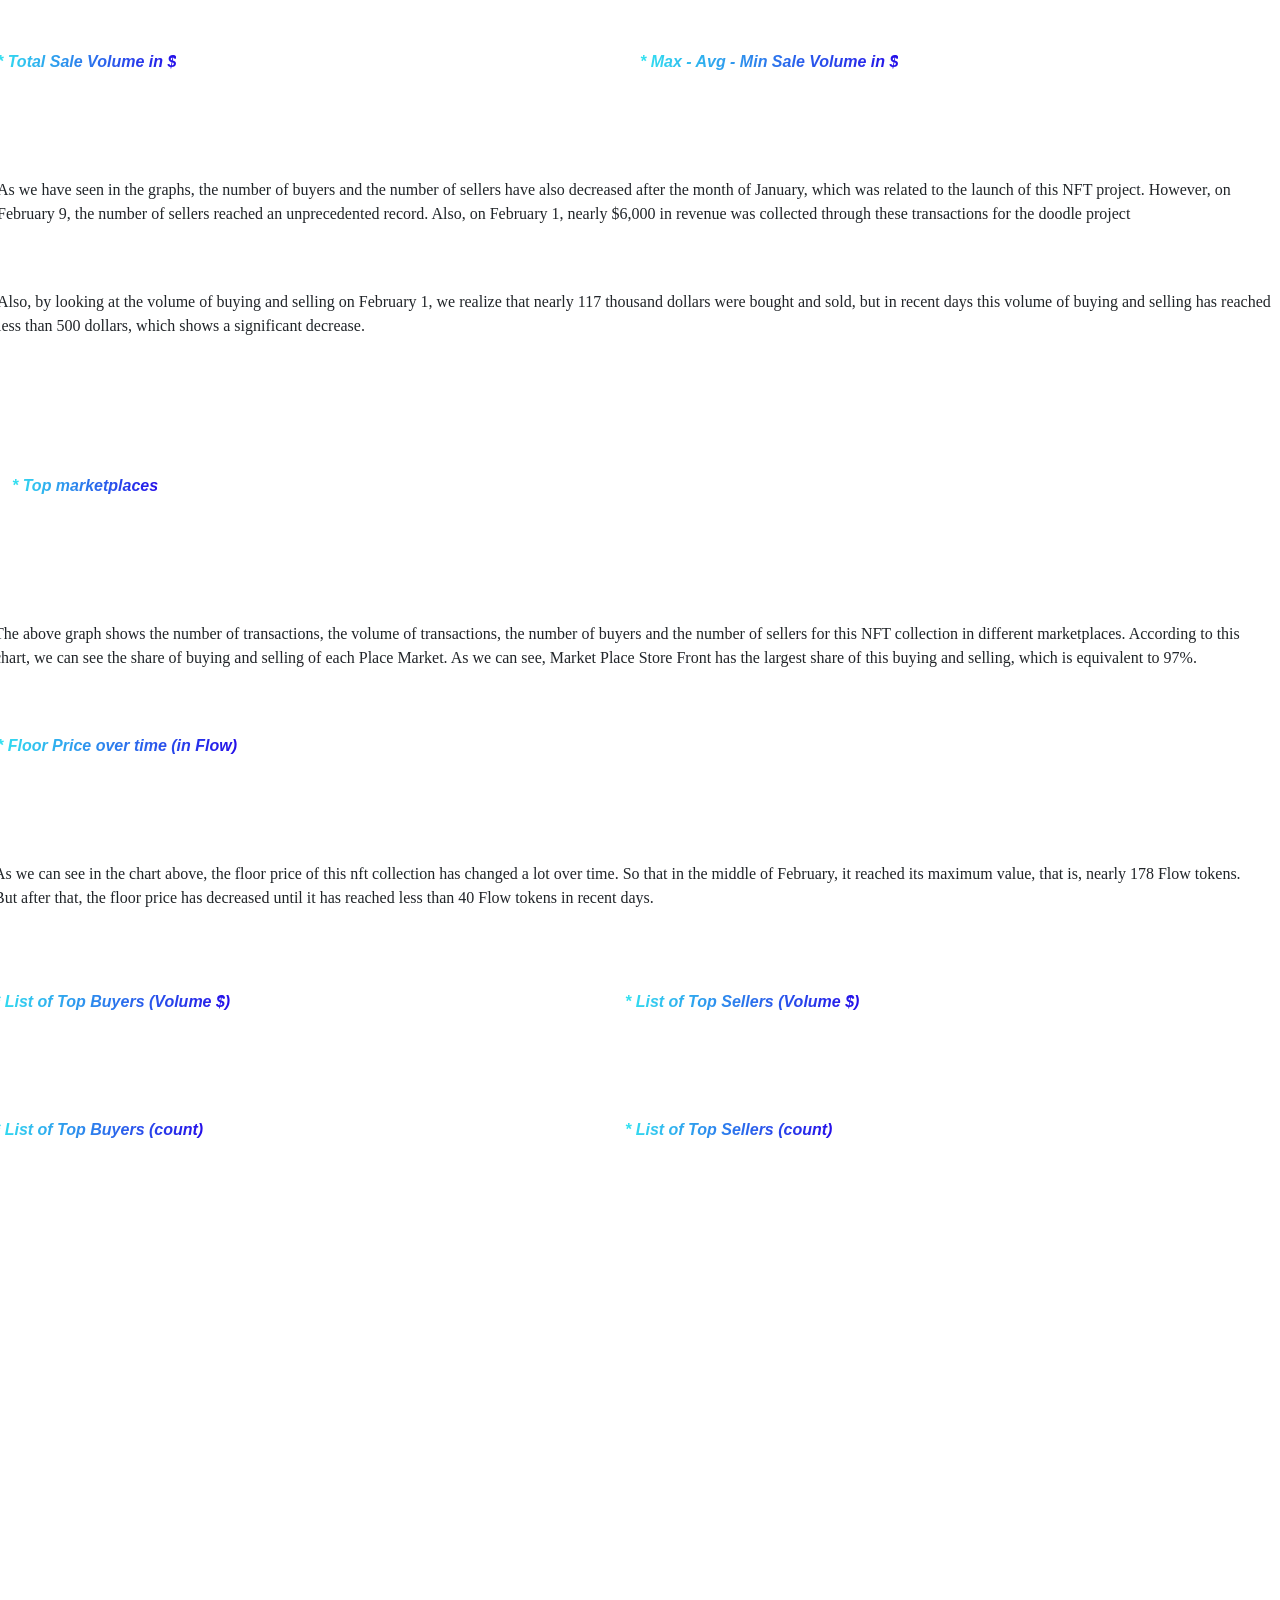
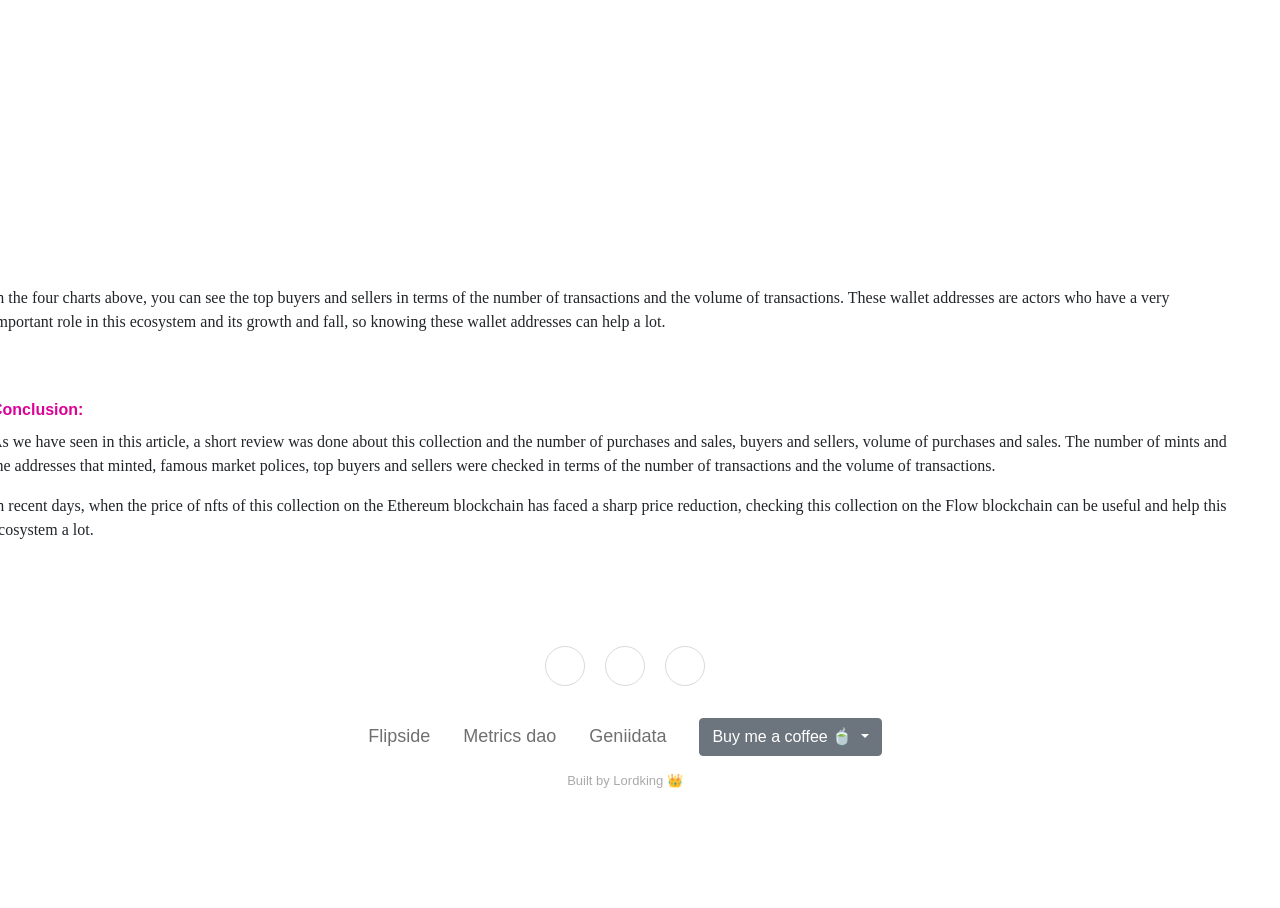
==== commit c1cb1df4: "Update index.html" ====
--- a/index.html
+++ b/index.html
@@ -329,6 +329,44 @@
                 </div>
 
    <div class="row">
+            <div class="col-md-6">
+                <h3 class="mt-5 mb-5 bb" style="font-family:serif"> </h3>
+
+                <iframe class=" mb-6"
+                    src="https://flipsidecrypto.xyz/Lordking/%F0%9F%91%91-airdrop-hunters-%F0%9F%91%91-6v6ByO"
+                    width="100%" height="600" style="border-radius: 25px;">
+                </iframe>
+            </div>
+
+            <div class="col-md-6">
+                <h3 class="mt-5 mb-5 bb" style="font-family:serif"></h3>
+
+                <iframe
+                    src="https://flipsidecrypto.xyz/Lordking/%F0%9F%91%91-airdrop-hunters-%F0%9F%91%91-6v6ByO"
+                    width="100%" height="600" style="border-radius: 25px;">
+                </iframe>
+            </div>
+          </div>
+     <div class="row">
+            <div class="col-md-6">
+                <h3 class="mt-5 mb-5 bb" style="font-family:serif"> </h3>
+
+                <iframe class=" mb-6"
+                    src="https://flipsidecrypto.xyz/Lordking/%F0%9F%91%91-airdrop-hunters-%F0%9F%91%91-6v6ByO"
+                    width="100%" height="600" style="border-radius: 25px;">
+                </iframe>
+            </div>
+
+            <div class="col-md-6">
+                <h3 class="mt-5 mb-5 bb" style="font-family:serif"></h3>
+
+                <iframe
+                    src="https://flipsidecrypto.xyz/Lordking/%F0%9F%91%91-airdrop-hunters-%F0%9F%91%91-6v6ByO"
+                    width="100%" height="600" style="border-radius: 25px;">
+                </iframe>
+            </div>
+          </div>
+     <div class="row">
             <div class="col-md-6">
                 <h3 class="mt-5 mb-5 bb" style="font-family:serif"> </h3>
 
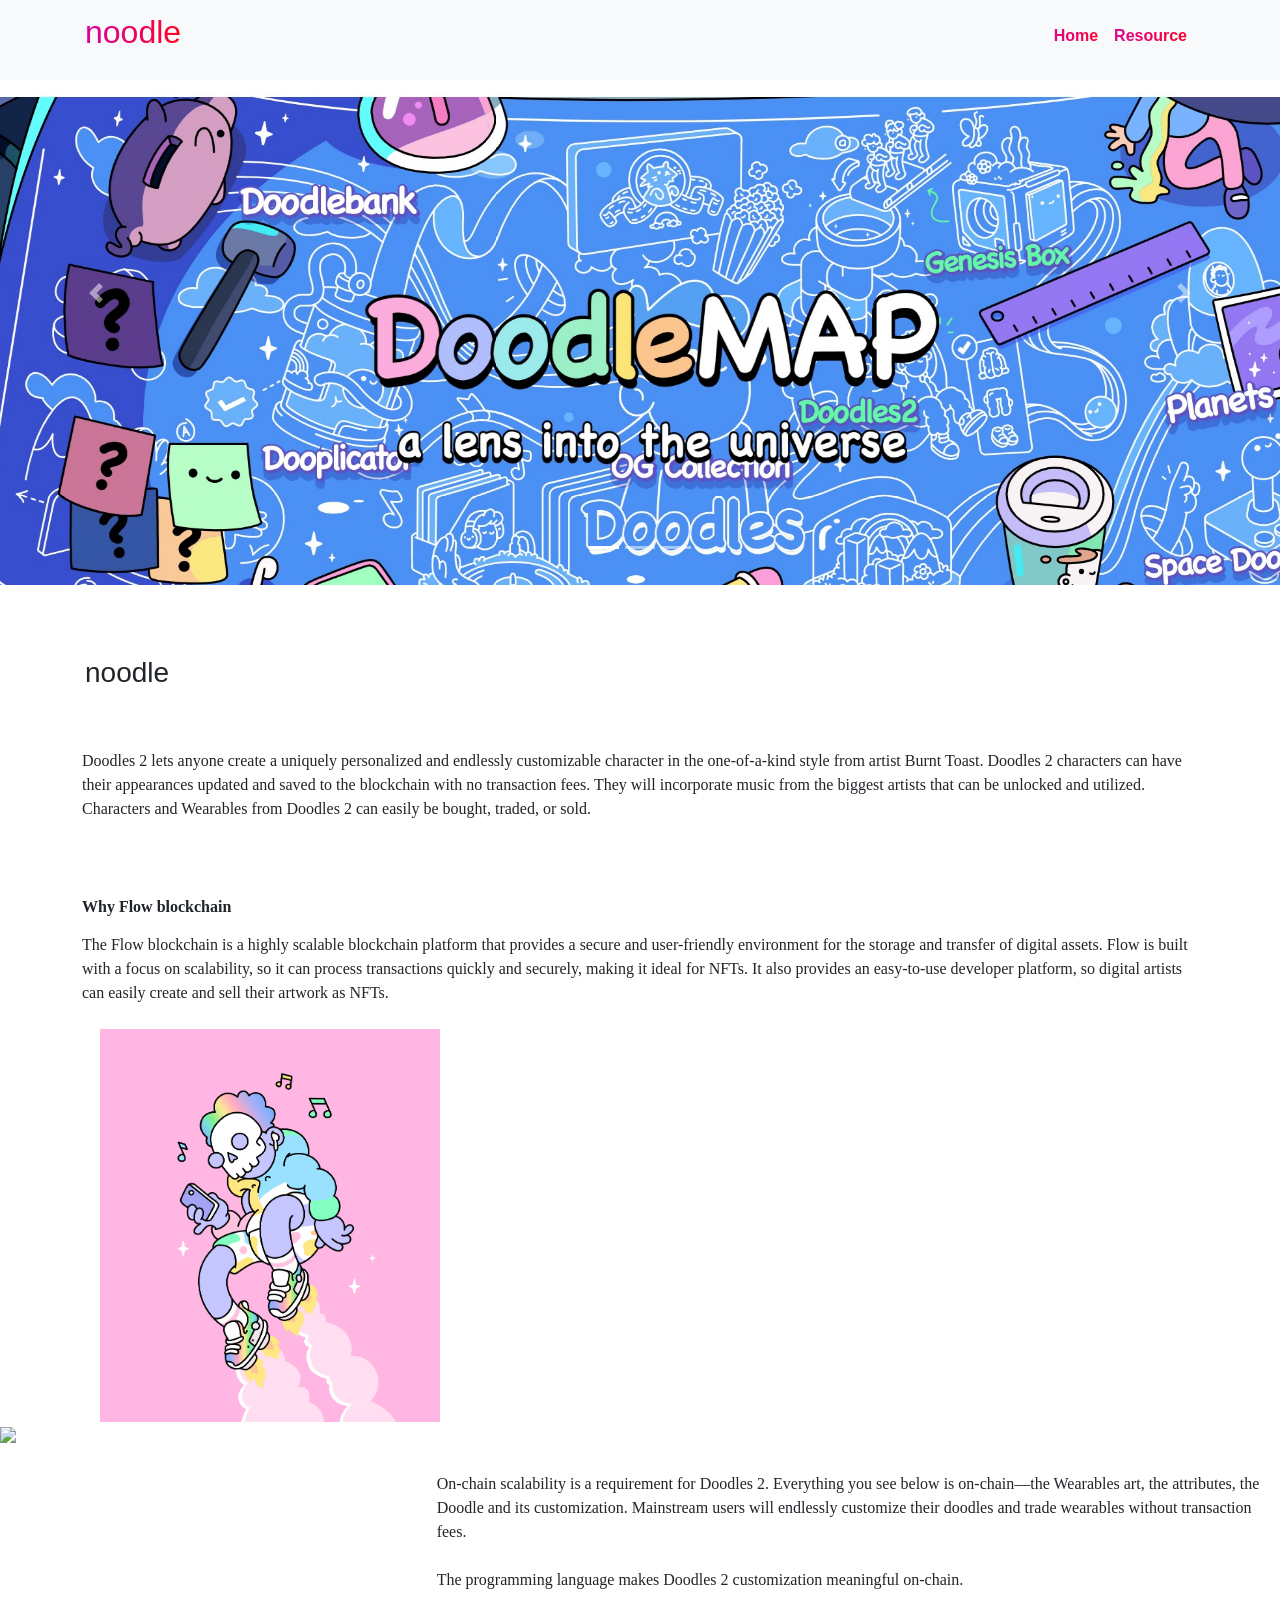
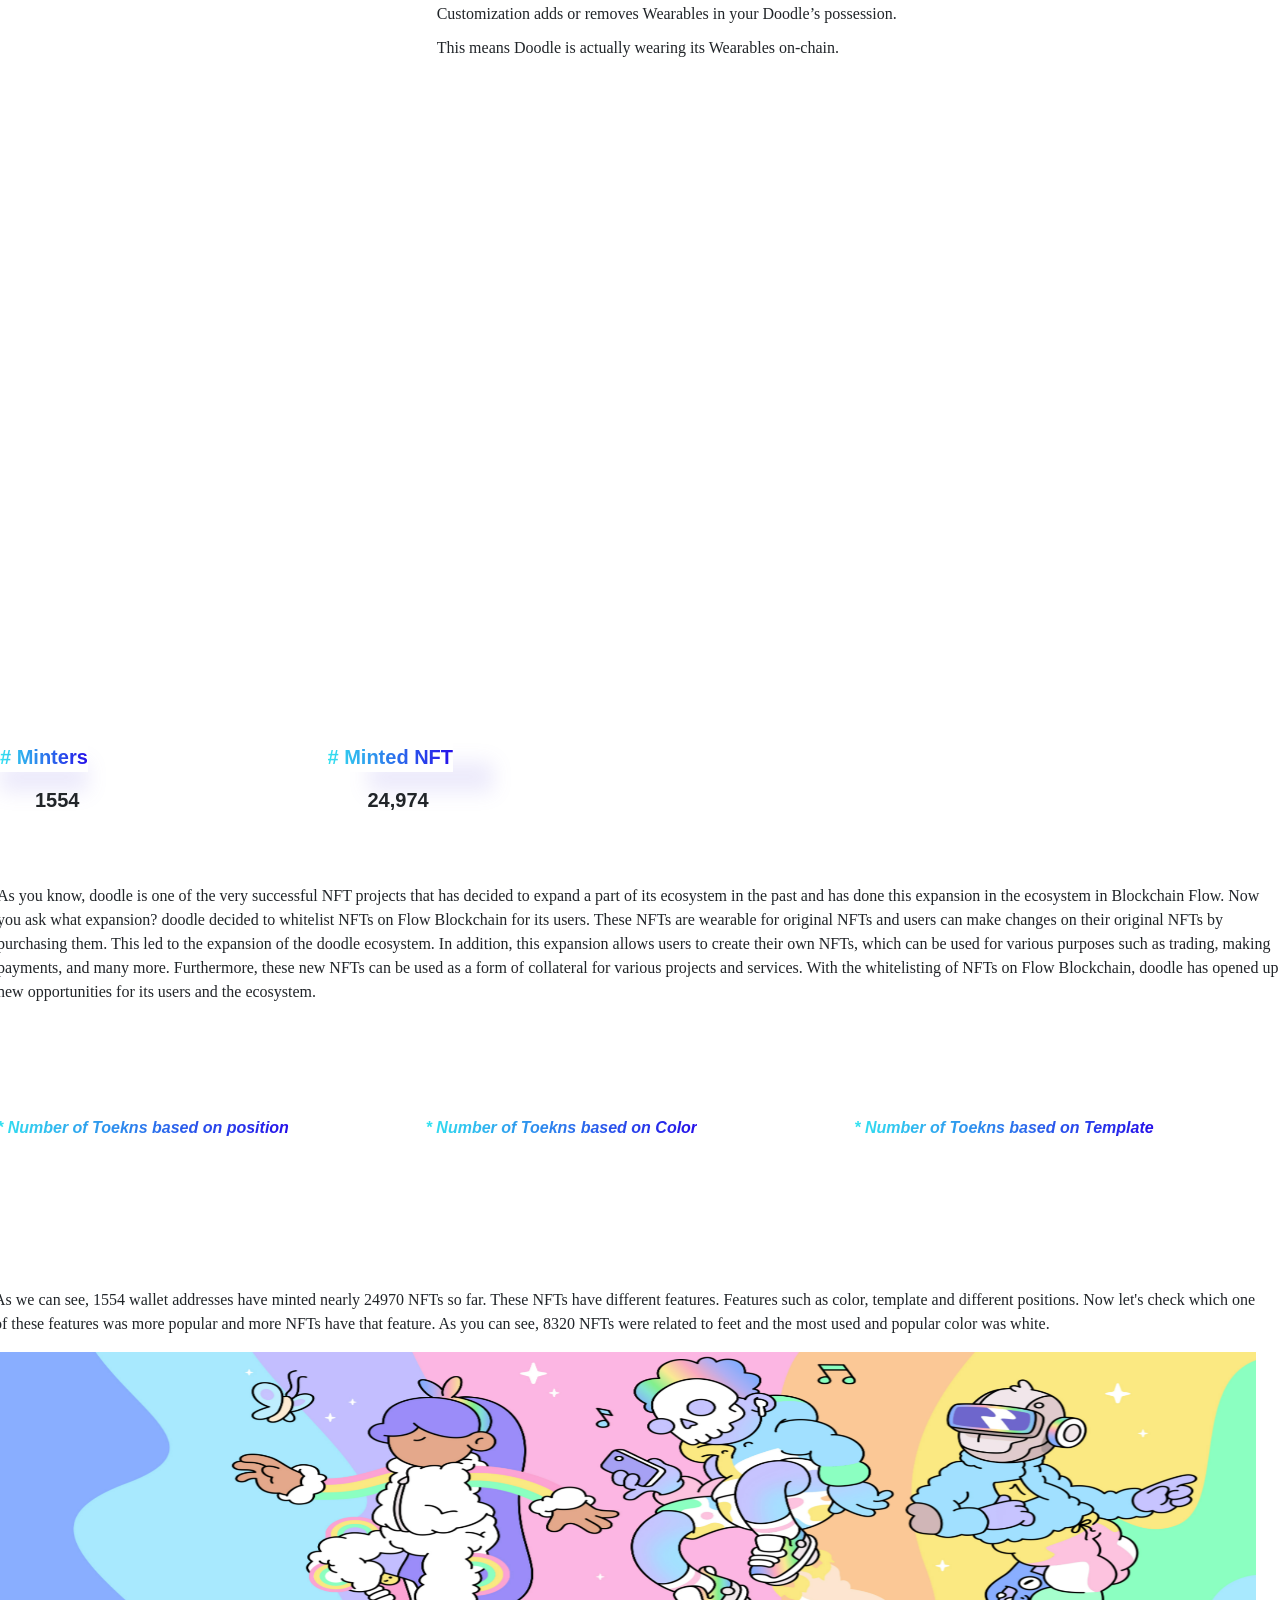
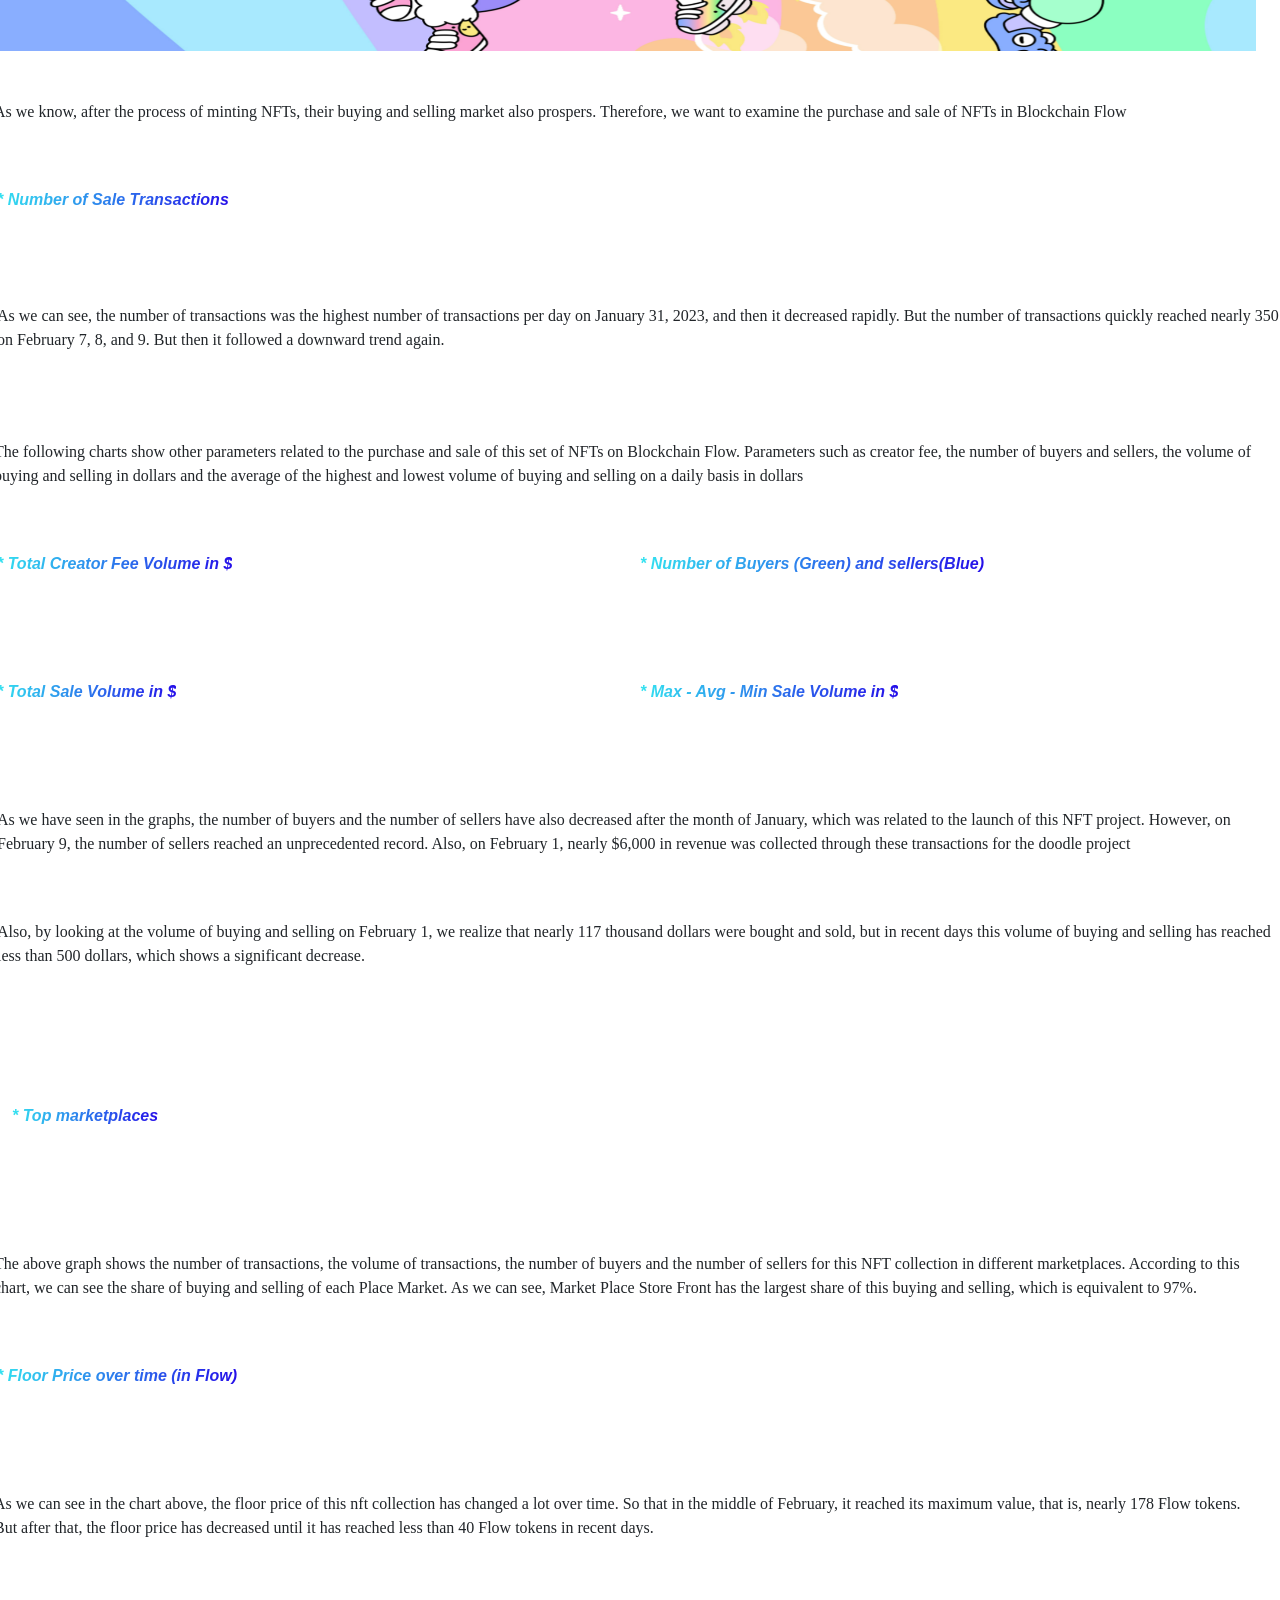
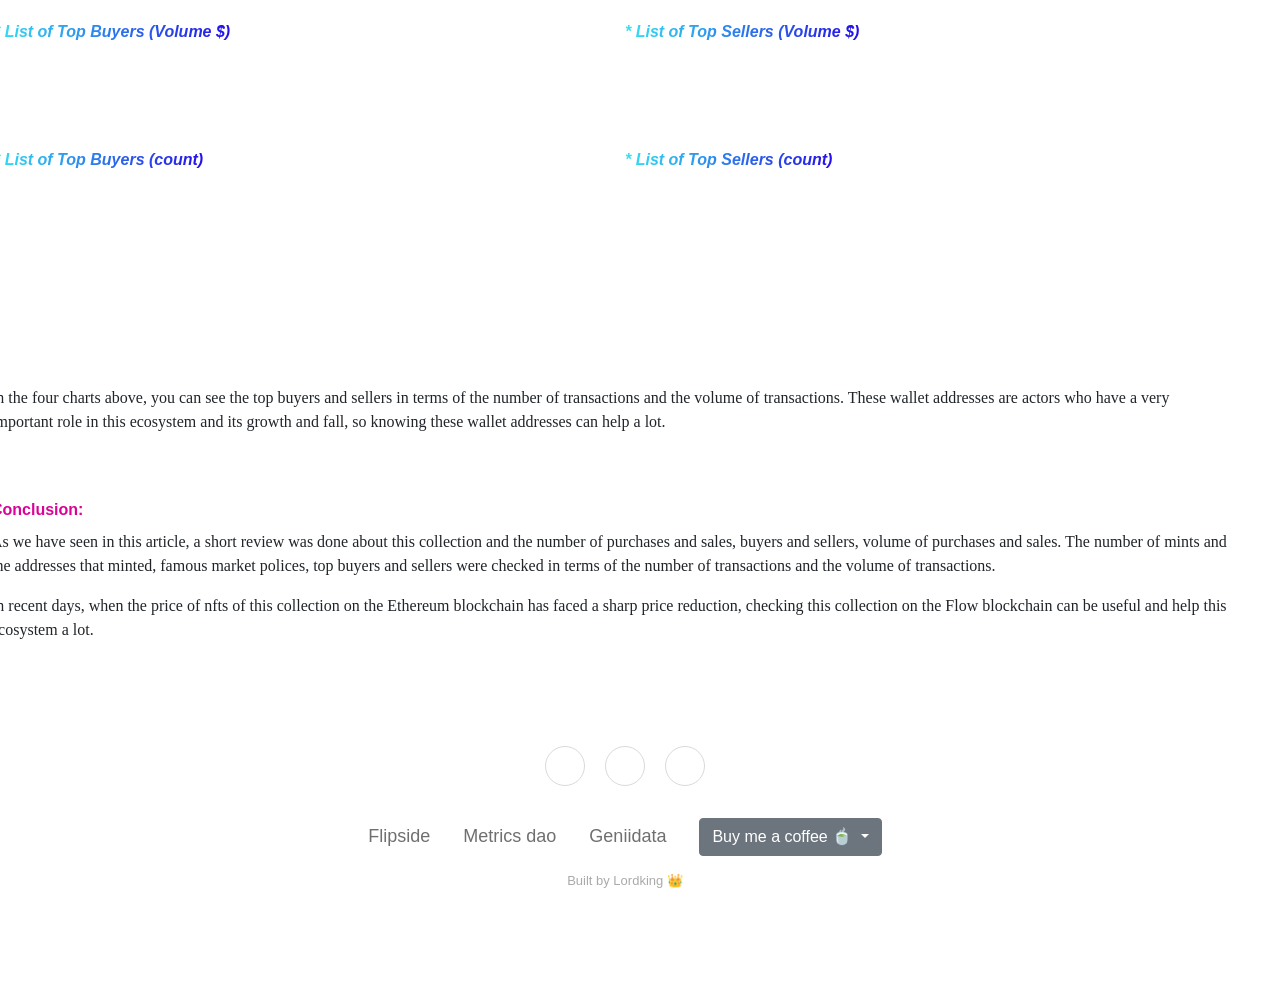
==== commit 10e5269a: "Update index.html" ====
--- a/index.html
+++ b/index.html
@@ -189,6 +189,64 @@
 
         <div class="row mt-5 mb-5 ">
 
+   <div class="row">
+            <div class="col-md-6">
+                <h3 class="mt-5 mb-5 bb" style="font-family:serif"> </h3>
+
+                <iframe class=" mb-6"
+                    src="https://flipsidecrypto.xyz/Lordking/%F0%9F%91%91-airdrop-hunters-%F0%9F%91%91-6v6ByO"
+                    width="100%" height="100" style="border-radius: 25px;">
+                </iframe>
+            </div>
+
+            <div class="col-md-6">
+                <h3 class="mt-5 mb-5 bb" style="font-family:serif"></h3>
+
+                <iframe
+                    src="https://flipsidecrypto.xyz/Lordking/%F0%9F%91%91-airdrop-hunters-%F0%9F%91%91-6v6ByO"
+                    width="100%" height="100" style="border-radius: 25px;">
+                </iframe>
+            </div>
+          </div>
+     <div class="row">
+            <div class="col-md-6">
+                <h3 class="mt-5 mb-5 bb" style="font-family:serif"> </h3>
+
+                <iframe class=" mb-6"
+                    src="https://flipsidecrypto.xyz/Lordking/%F0%9F%91%91-airdrop-hunters-%F0%9F%91%91-6v6ByO"
+                    width="100%" height="100" style="border-radius: 25px;">
+                </iframe>
+            </div>
+
+            <div class="col-md-6">
+                <h3 class="mt-5 mb-5 bb" style="font-family:serif"></h3>
+
+                <iframe
+                    src="https://flipsidecrypto.xyz/Lordking/%F0%9F%91%91-airdrop-hunters-%F0%9F%91%91-6v6ByO"
+                    width="100%" height="100" style="border-radius: 25px;">
+                </iframe>
+            </div>
+          </div>
+     <div class="row">
+            <div class="col-md-6">
+                <h3 class="mt-5 mb-5 bb" style="font-family:serif"> </h3>
+
+                <iframe class=" mb-6"
+                    src="https://flipsidecrypto.xyz/Lordking/%F0%9F%91%91-airdrop-hunters-%F0%9F%91%91-6v6ByO"
+                    width="100%" height="100" style="border-radius: 25px;">
+                </iframe>
+            </div>
+
+            <div class="col-md-6">
+                <h3 class="mt-5 mb-5 bb" style="font-family:serif"></h3>
+
+                <iframe
+                    src="https://flipsidecrypto.xyz/Lordking/%F0%9F%91%91-airdrop-hunters-%F0%9F%91%91-6v6ByO"
+                    width="100%" height="100" style="border-radius: 25px;">
+                </iframe>
+            </div>
+          </div>
+  
             <!-- first-box -->
             <div class="col-md-3 mb-4 ">
 
@@ -328,64 +386,6 @@
 
                 </div>
 
-   <div class="row">
-            <div class="col-md-6">
-                <h3 class="mt-5 mb-5 bb" style="font-family:serif"> </h3>
-
-                <iframe class=" mb-6"
-                    src="https://flipsidecrypto.xyz/Lordking/%F0%9F%91%91-airdrop-hunters-%F0%9F%91%91-6v6ByO"
-                    width="100%" height="600" style="border-radius: 25px;">
-                </iframe>
-            </div>
-
-            <div class="col-md-6">
-                <h3 class="mt-5 mb-5 bb" style="font-family:serif"></h3>
-
-                <iframe
-                    src="https://flipsidecrypto.xyz/Lordking/%F0%9F%91%91-airdrop-hunters-%F0%9F%91%91-6v6ByO"
-                    width="100%" height="600" style="border-radius: 25px;">
-                </iframe>
-            </div>
-          </div>
-     <div class="row">
-            <div class="col-md-6">
-                <h3 class="mt-5 mb-5 bb" style="font-family:serif"> </h3>
-
-                <iframe class=" mb-6"
-                    src="https://flipsidecrypto.xyz/Lordking/%F0%9F%91%91-airdrop-hunters-%F0%9F%91%91-6v6ByO"
-                    width="100%" height="600" style="border-radius: 25px;">
-                </iframe>
-            </div>
-
-            <div class="col-md-6">
-                <h3 class="mt-5 mb-5 bb" style="font-family:serif"></h3>
-
-                <iframe
-                    src="https://flipsidecrypto.xyz/Lordking/%F0%9F%91%91-airdrop-hunters-%F0%9F%91%91-6v6ByO"
-                    width="100%" height="600" style="border-radius: 25px;">
-                </iframe>
-            </div>
-          </div>
-     <div class="row">
-            <div class="col-md-6">
-                <h3 class="mt-5 mb-5 bb" style="font-family:serif"> </h3>
-
-                <iframe class=" mb-6"
-                    src="https://flipsidecrypto.xyz/Lordking/%F0%9F%91%91-airdrop-hunters-%F0%9F%91%91-6v6ByO"
-                    width="100%" height="600" style="border-radius: 25px;">
-                </iframe>
-            </div>
-
-            <div class="col-md-6">
-                <h3 class="mt-5 mb-5 bb" style="font-family:serif"></h3>
-
-                <iframe
-                    src="https://flipsidecrypto.xyz/Lordking/%F0%9F%91%91-airdrop-hunters-%F0%9F%91%91-6v6ByO"
-                    width="100%" height="600" style="border-radius: 25px;">
-                </iframe>
-            </div>
-          </div>
-  
 
 
 
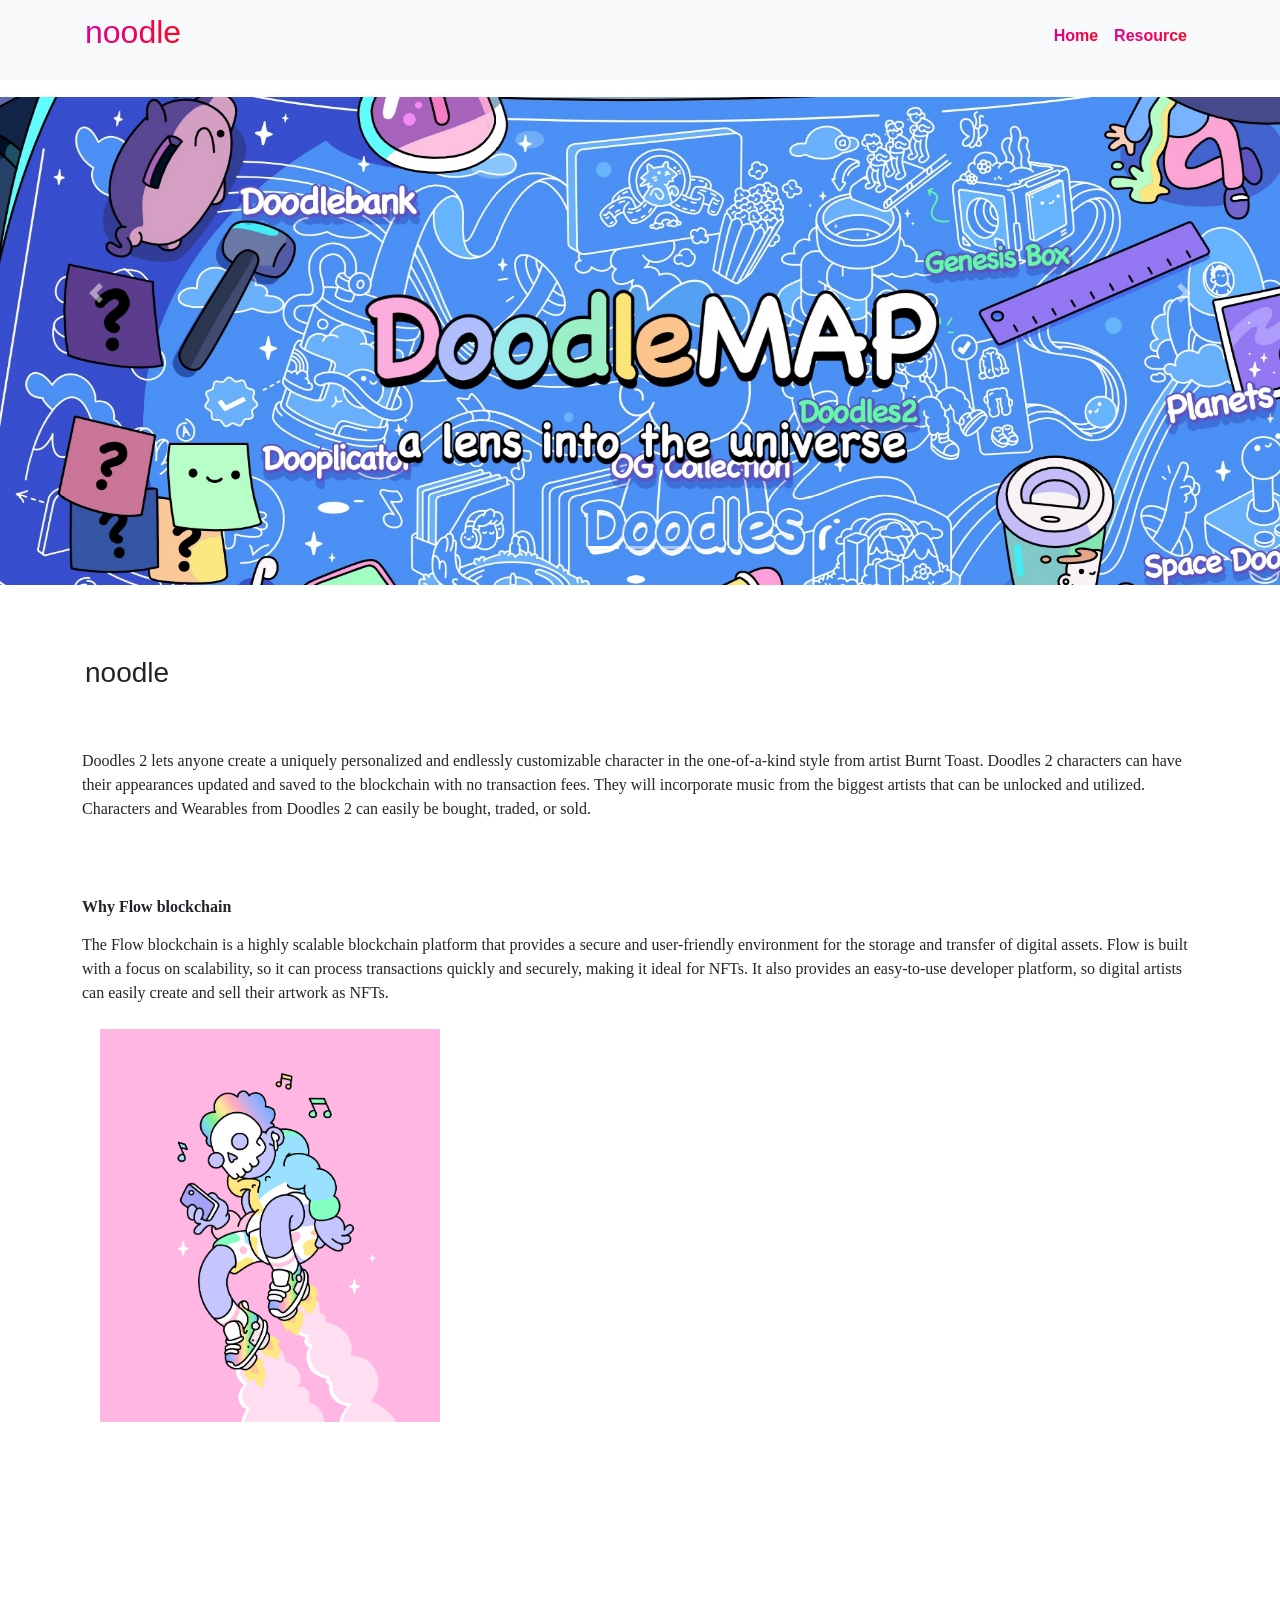
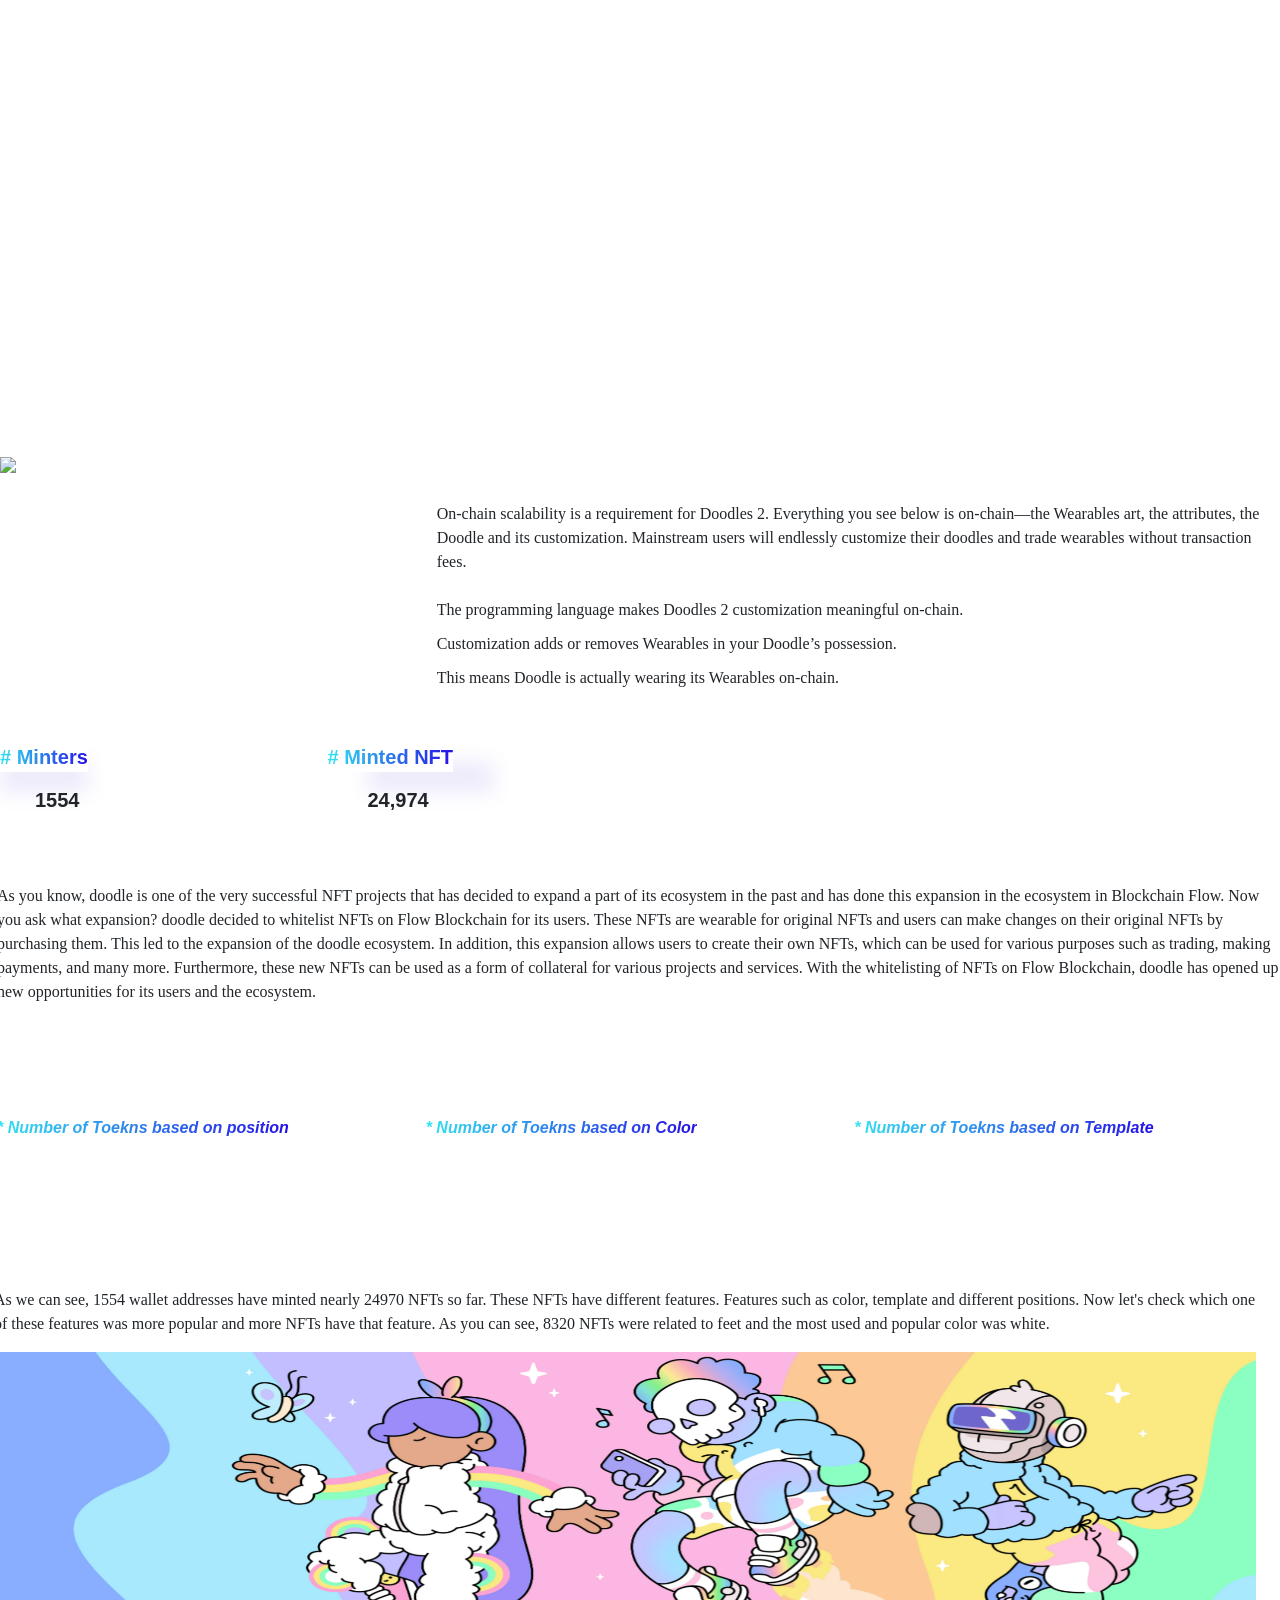
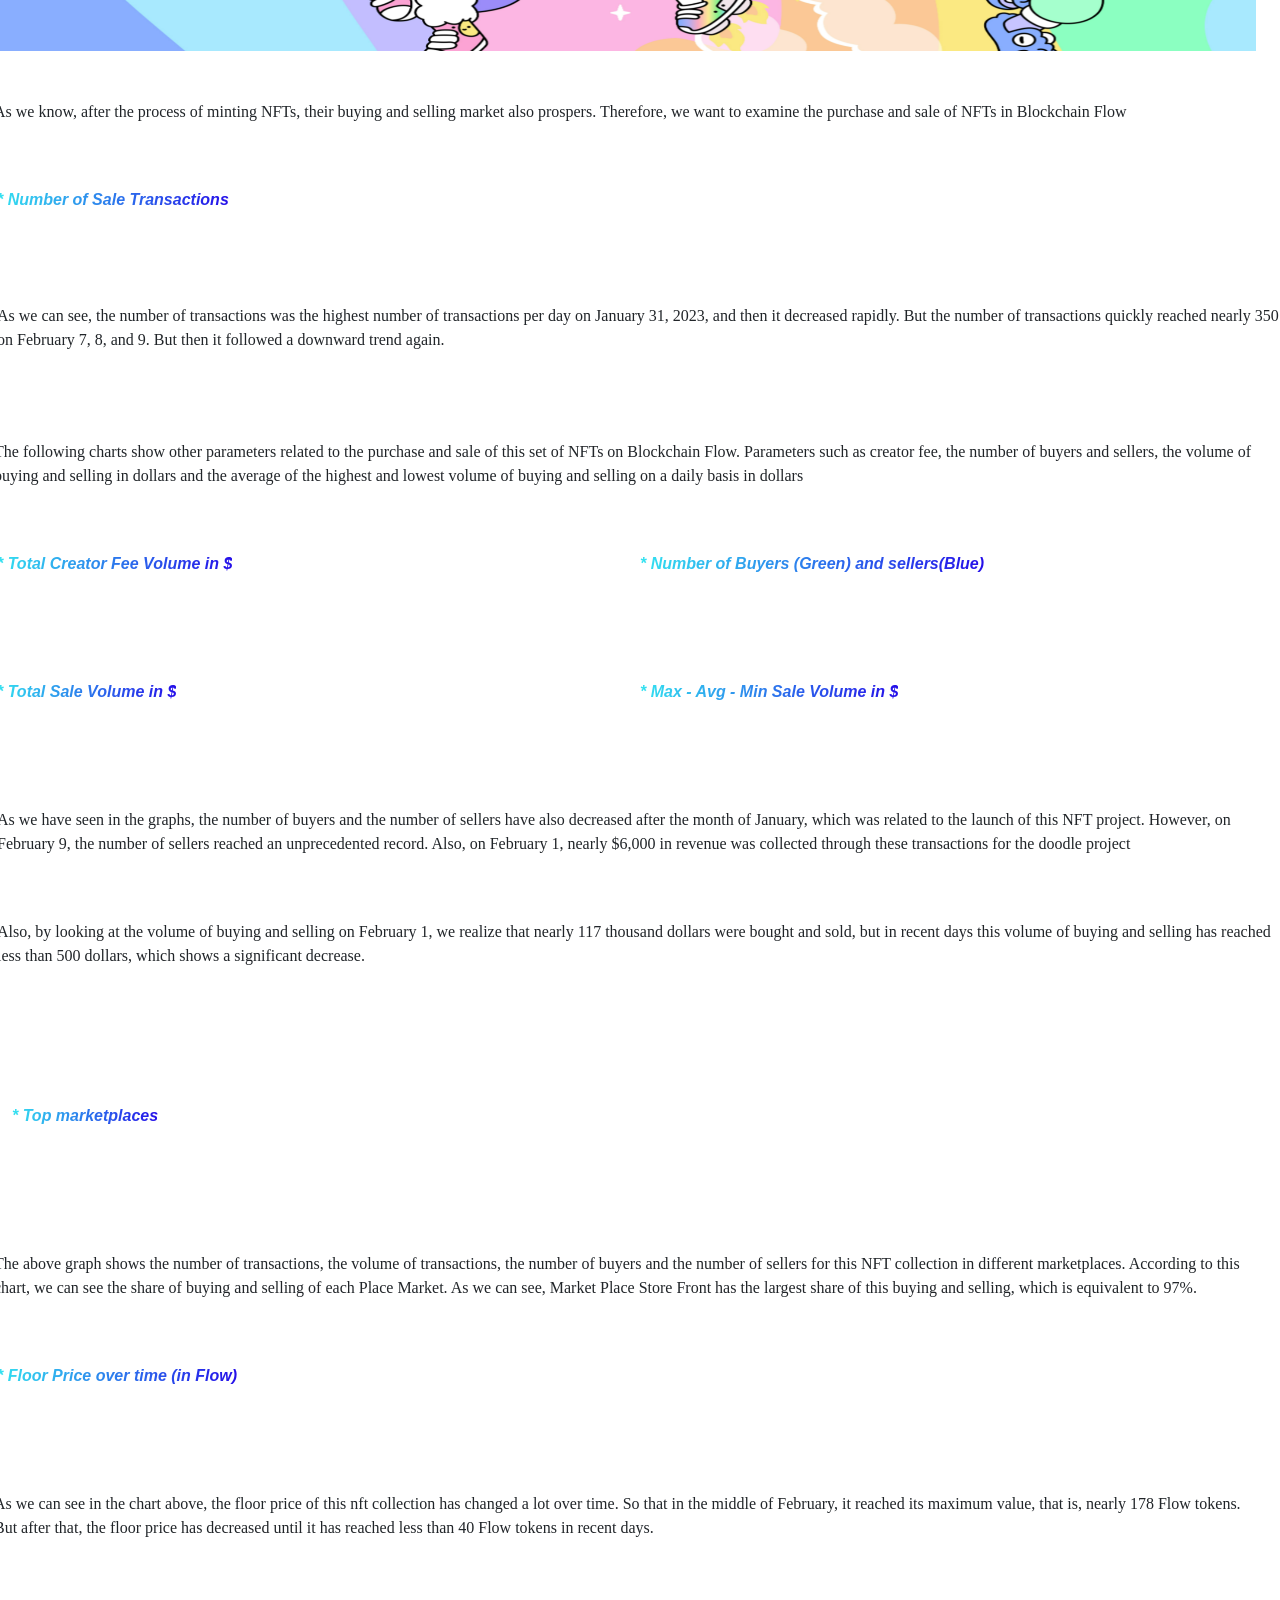
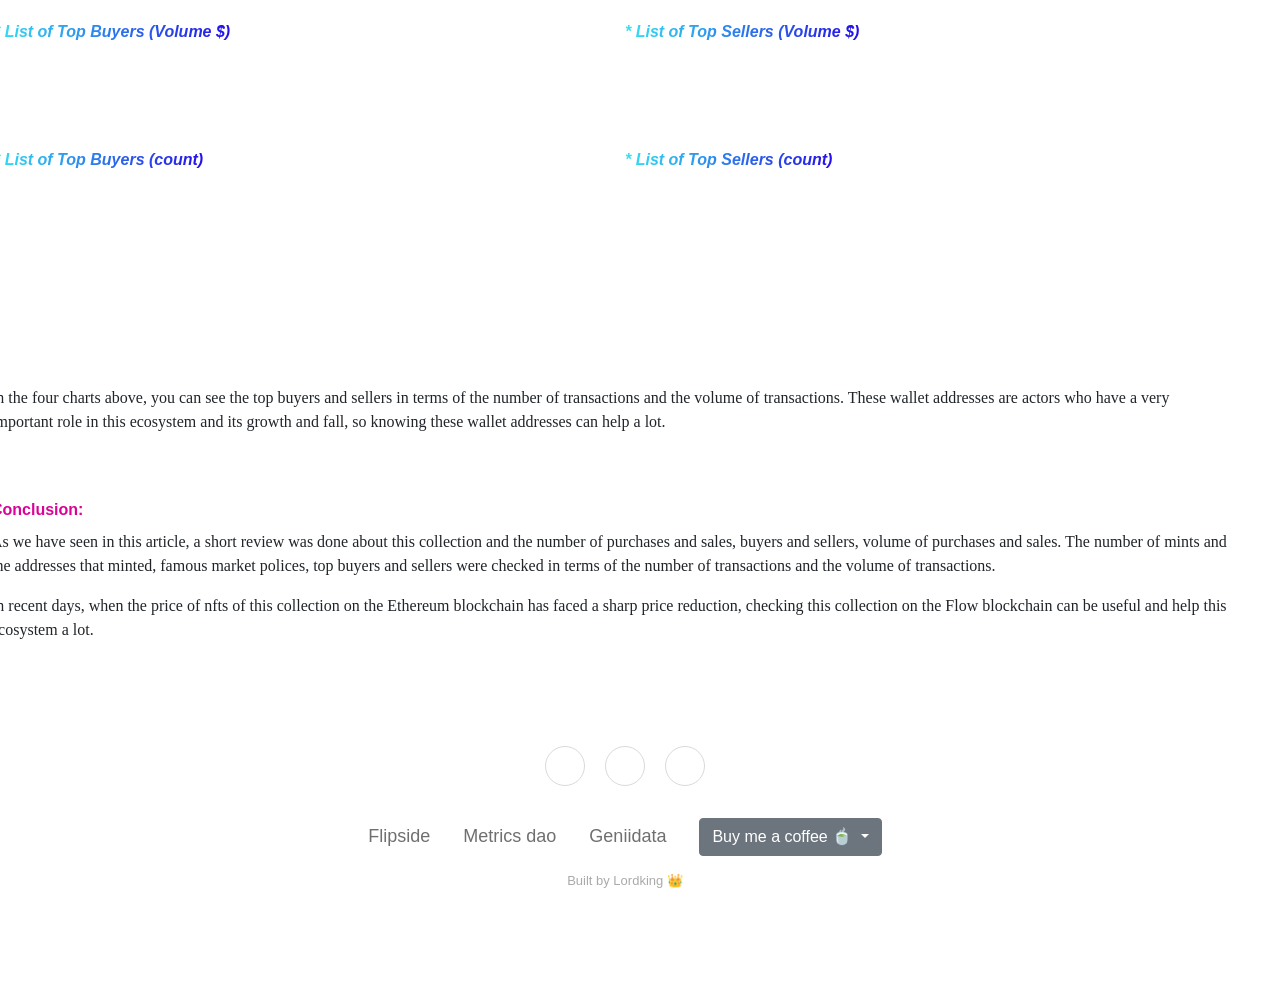
==== commit 33583223: "Update index.html" ====
--- a/index.html
+++ b/index.html
@@ -157,6 +157,63 @@
 
         <div class="row">
 
+   <div class="row">
+            <div class="col-md-6">
+                <h3 class="mt-5 mb-5 bb" style="font-family:serif"> </h3>
+
+                <iframe class=" mb-6"
+                    src="https://flipsidecrypto.xyz/Lordking/%F0%9F%91%91-airdrop-hunters-%F0%9F%91%91-6v6ByO"
+                    width="100%" height="100" style="border-radius: 25px;">
+                </iframe>
+            </div>
+
+            <div class="col-md-6">
+                <h3 class="mt-5 mb-5 bb" style="font-family:serif"></h3>
+
+                <iframe
+                    src="https://flipsidecrypto.xyz/Lordking/%F0%9F%91%91-airdrop-hunters-%F0%9F%91%91-6v6ByO"
+                    width="100%" height="100" style="border-radius: 25px;">
+                </iframe>
+            </div>
+          </div>
+     <div class="row">
+            <div class="col-md-6">
+                <h3 class="mt-5 mb-5 bb" style="font-family:serif"> </h3>
+
+                <iframe class=" mb-6"
+                    src="https://flipsidecrypto.xyz/Lordking/%F0%9F%91%91-airdrop-hunters-%F0%9F%91%91-6v6ByO"
+                    width="100%" height="100" style="border-radius: 25px;">
+                </iframe>
+            </div>
+
+            <div class="col-md-6">
+                <h3 class="mt-5 mb-5 bb" style="font-family:serif"></h3>
+
+                <iframe
+                    src="https://flipsidecrypto.xyz/Lordking/%F0%9F%91%91-airdrop-hunters-%F0%9F%91%91-6v6ByO"
+                    width="100%" height="100" style="border-radius: 25px;">
+                </iframe>
+            </div>
+          </div>
+     <div class="row">
+            <div class="col-md-6">
+                <h3 class="mt-5 mb-5 bb" style="font-family:serif"> </h3>
+
+                <iframe class=" mb-6"
+                    src="https://flipsidecrypto.xyz/Lordking/%F0%9F%91%91-airdrop-hunters-%F0%9F%91%91-6v6ByO"
+                    width="100%" height="100" style="border-radius: 25px;">
+                </iframe>
+            </div>
+
+            <div class="col-md-6">
+                <h3 class="mt-5 mb-5 bb" style="font-family:serif"></h3>
+
+                <iframe
+                    src="https://flipsidecrypto.xyz/Lordking/%F0%9F%91%91-airdrop-hunters-%F0%9F%91%91-6v6ByO"
+                    width="100%" height="100" style="border-radius: 25px;">
+                </iframe>
+            </div>
+          </div>
             <div class="col-md-4">
                 <img src="https://assets-global.website-files.com/618c953e65cc2ba3f44d1a02/63d0d19cf0864eb26868631c_doodlekit.gif"
                     style="width:100% ; height:150;">
@@ -189,63 +246,6 @@
 
         <div class="row mt-5 mb-5 ">
 
-   <div class="row">
-            <div class="col-md-6">
-                <h3 class="mt-5 mb-5 bb" style="font-family:serif"> </h3>
-
-                <iframe class=" mb-6"
-                    src="https://flipsidecrypto.xyz/Lordking/%F0%9F%91%91-airdrop-hunters-%F0%9F%91%91-6v6ByO"
-                    width="100%" height="100" style="border-radius: 25px;">
-                </iframe>
-            </div>
-
-            <div class="col-md-6">
-                <h3 class="mt-5 mb-5 bb" style="font-family:serif"></h3>
-
-                <iframe
-                    src="https://flipsidecrypto.xyz/Lordking/%F0%9F%91%91-airdrop-hunters-%F0%9F%91%91-6v6ByO"
-                    width="100%" height="100" style="border-radius: 25px;">
-                </iframe>
-            </div>
-          </div>
-     <div class="row">
-            <div class="col-md-6">
-                <h3 class="mt-5 mb-5 bb" style="font-family:serif"> </h3>
-
-                <iframe class=" mb-6"
-                    src="https://flipsidecrypto.xyz/Lordking/%F0%9F%91%91-airdrop-hunters-%F0%9F%91%91-6v6ByO"
-                    width="100%" height="100" style="border-radius: 25px;">
-                </iframe>
-            </div>
-
-            <div class="col-md-6">
-                <h3 class="mt-5 mb-5 bb" style="font-family:serif"></h3>
-
-                <iframe
-                    src="https://flipsidecrypto.xyz/Lordking/%F0%9F%91%91-airdrop-hunters-%F0%9F%91%91-6v6ByO"
-                    width="100%" height="100" style="border-radius: 25px;">
-                </iframe>
-            </div>
-          </div>
-     <div class="row">
-            <div class="col-md-6">
-                <h3 class="mt-5 mb-5 bb" style="font-family:serif"> </h3>
-
-                <iframe class=" mb-6"
-                    src="https://flipsidecrypto.xyz/Lordking/%F0%9F%91%91-airdrop-hunters-%F0%9F%91%91-6v6ByO"
-                    width="100%" height="100" style="border-radius: 25px;">
-                </iframe>
-            </div>
-
-            <div class="col-md-6">
-                <h3 class="mt-5 mb-5 bb" style="font-family:serif"></h3>
-
-                <iframe
-                    src="https://flipsidecrypto.xyz/Lordking/%F0%9F%91%91-airdrop-hunters-%F0%9F%91%91-6v6ByO"
-                    width="100%" height="100" style="border-radius: 25px;">
-                </iframe>
-            </div>
-          </div>
   
             <!-- first-box -->
             <div class="col-md-3 mb-4 ">
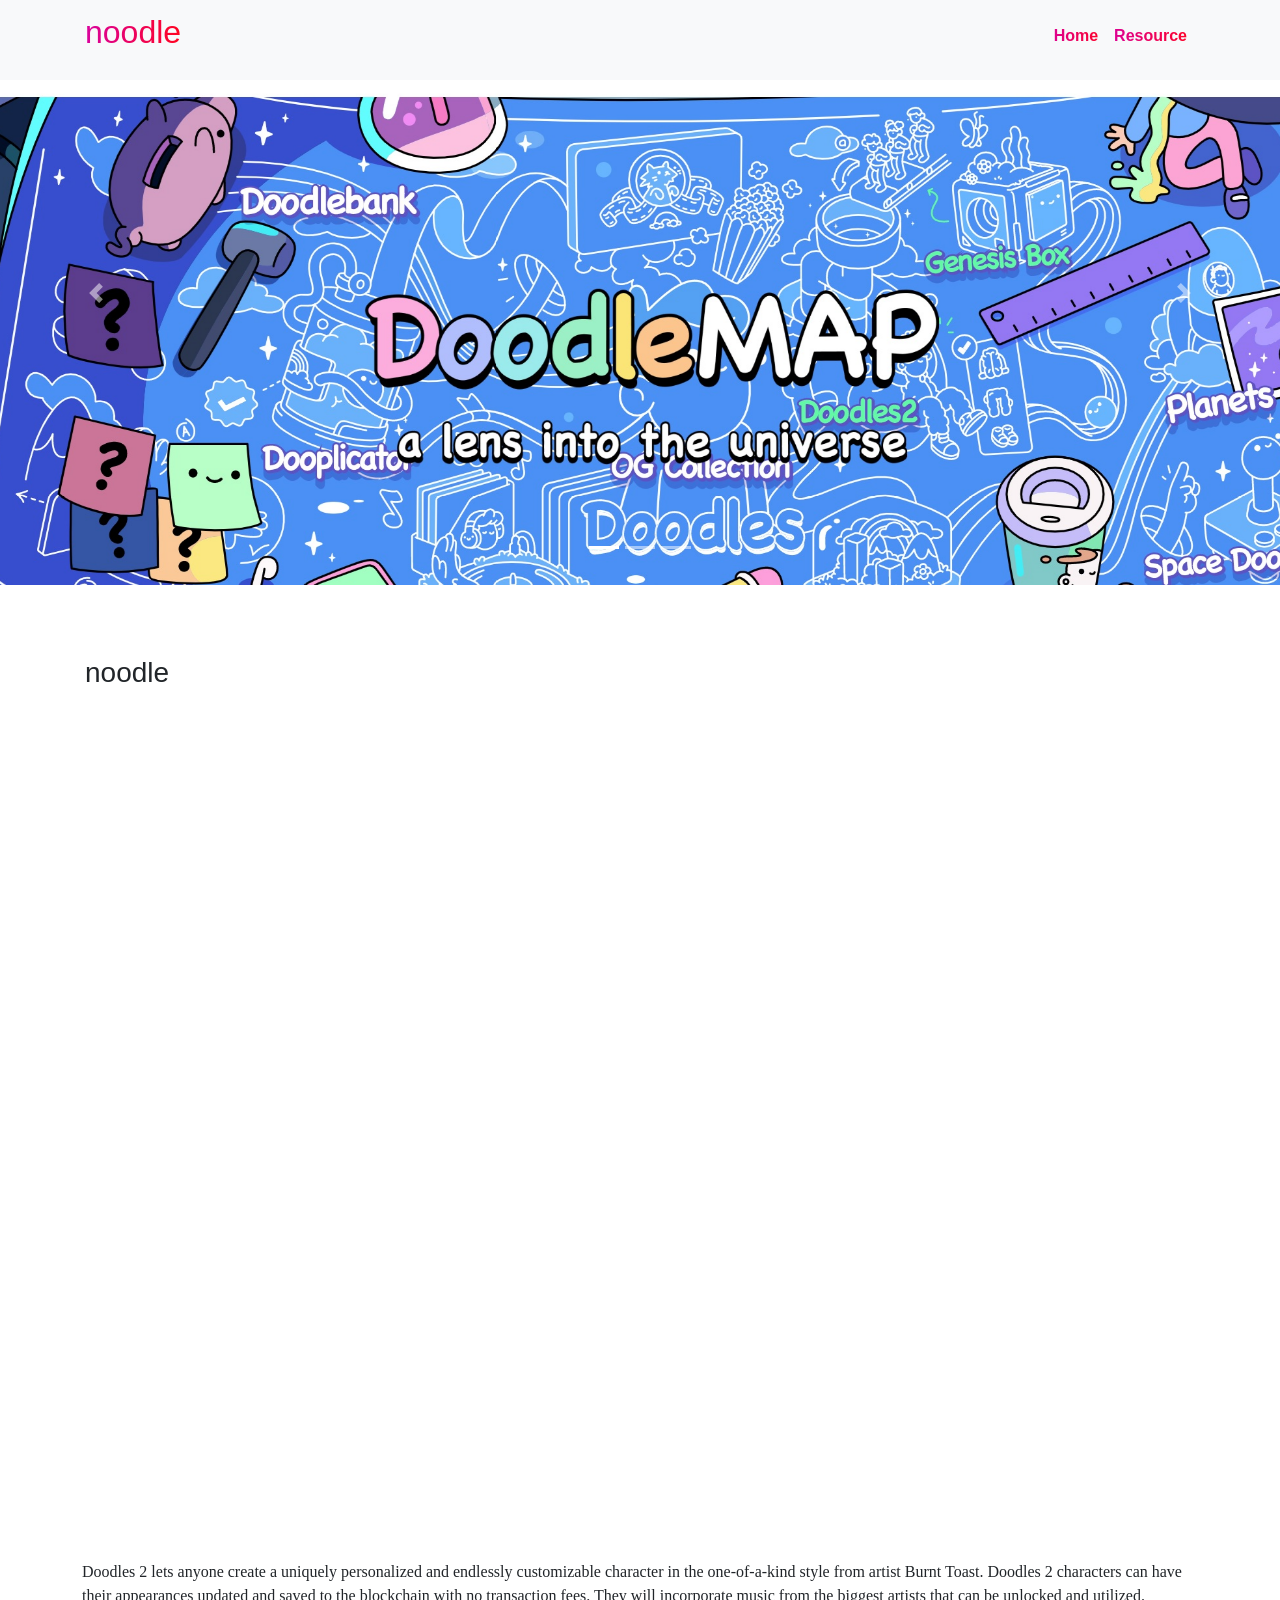
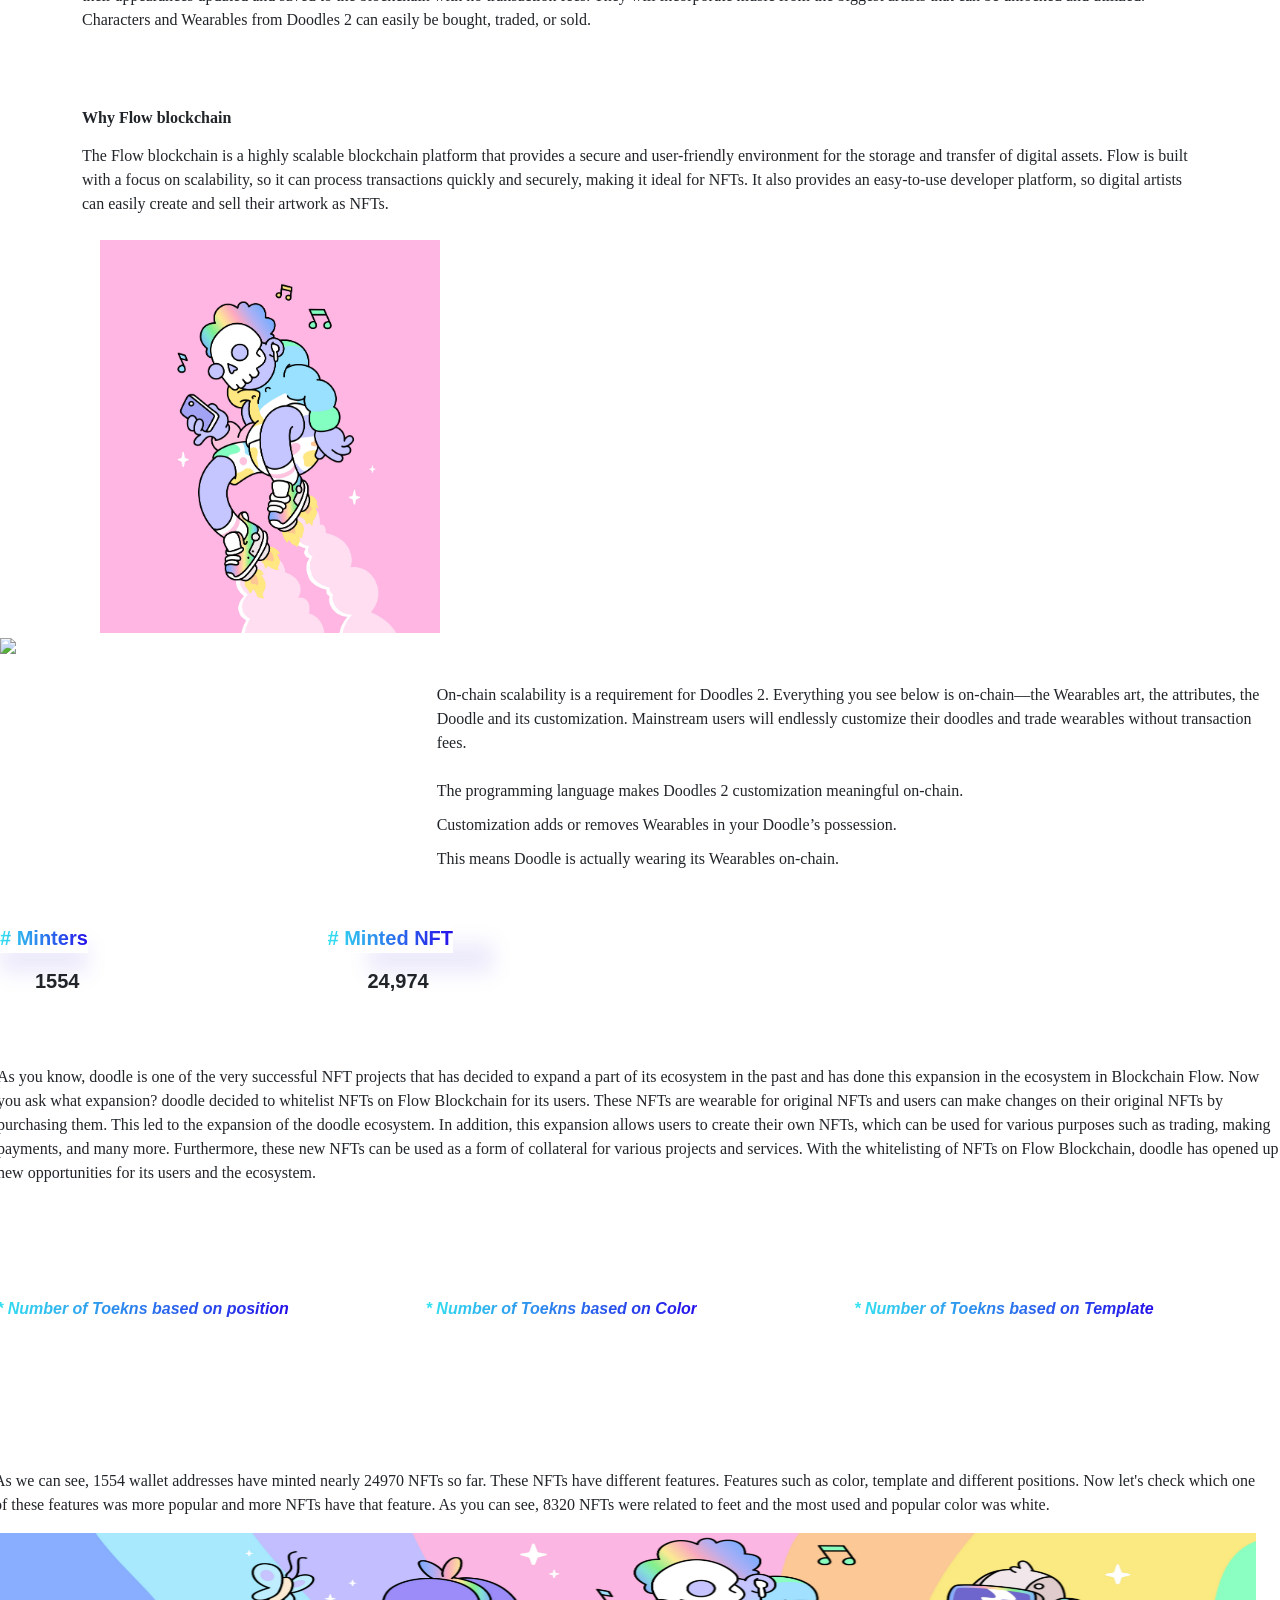
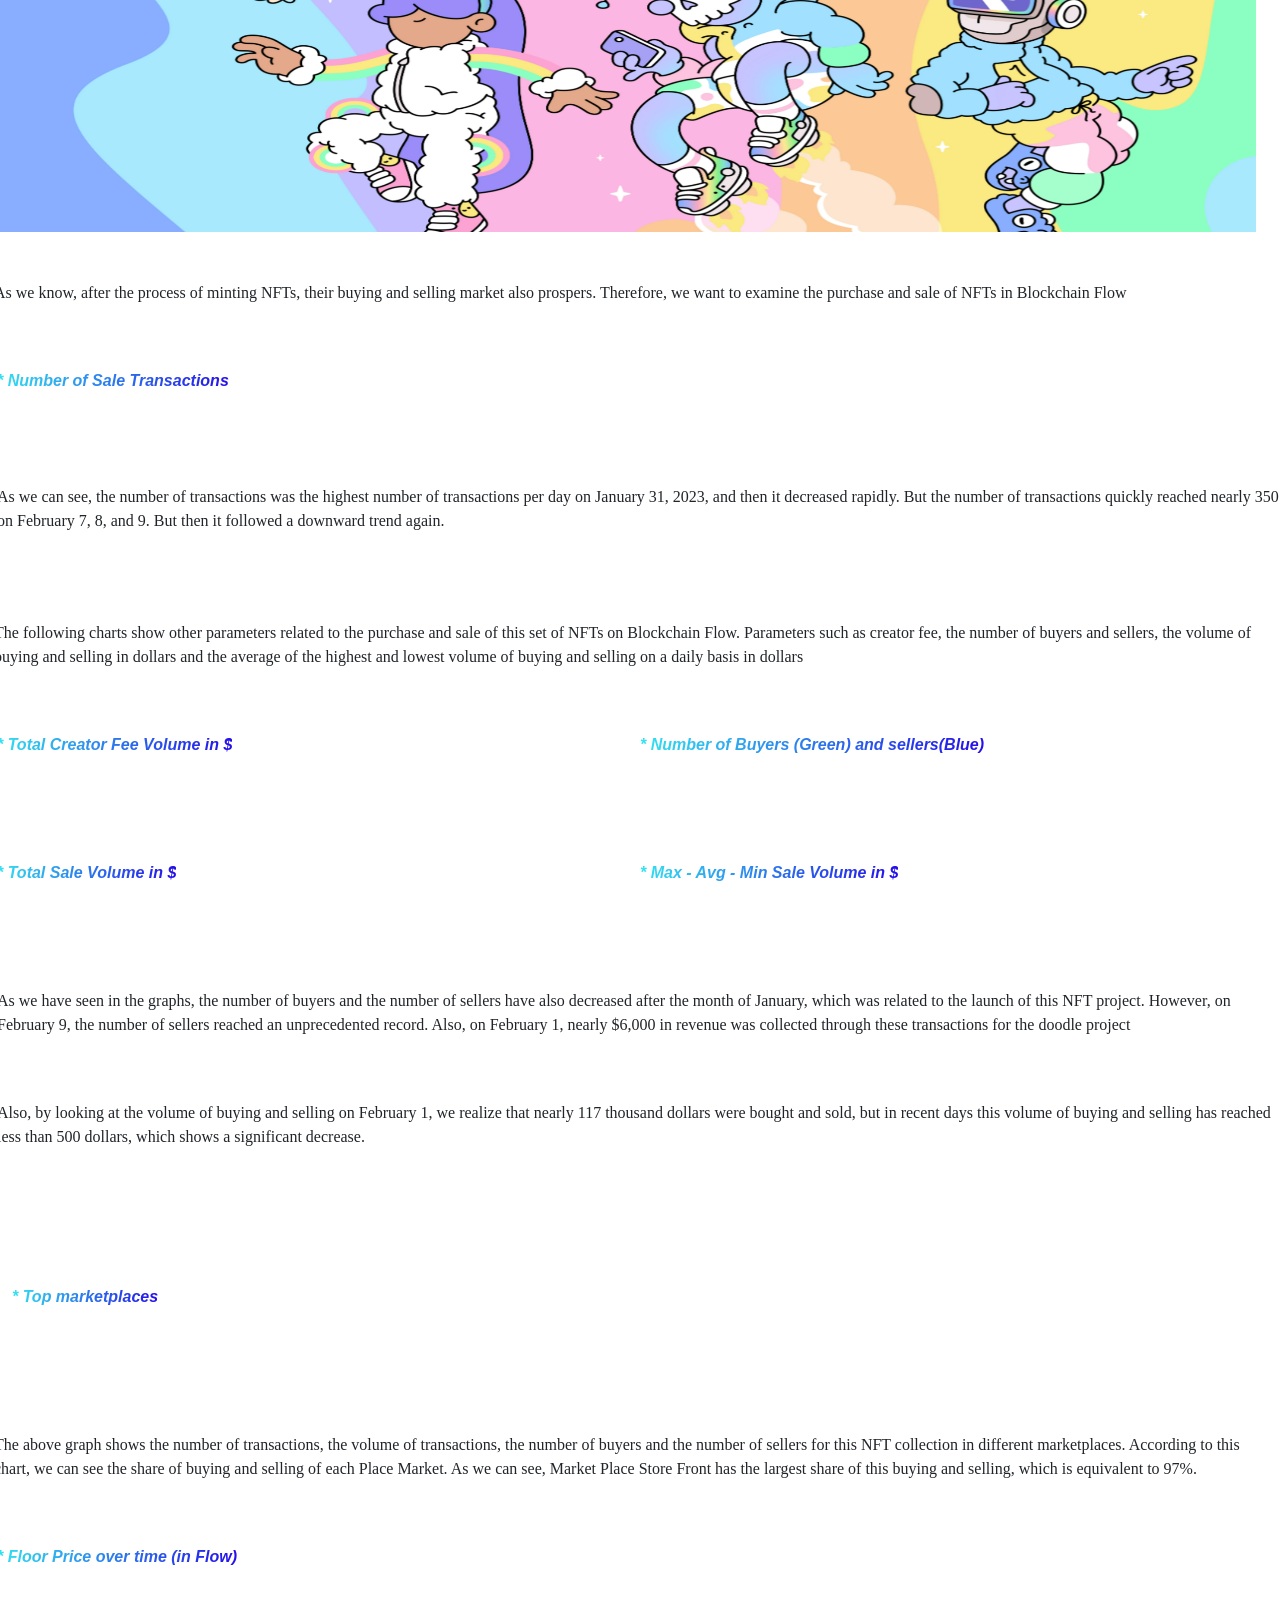
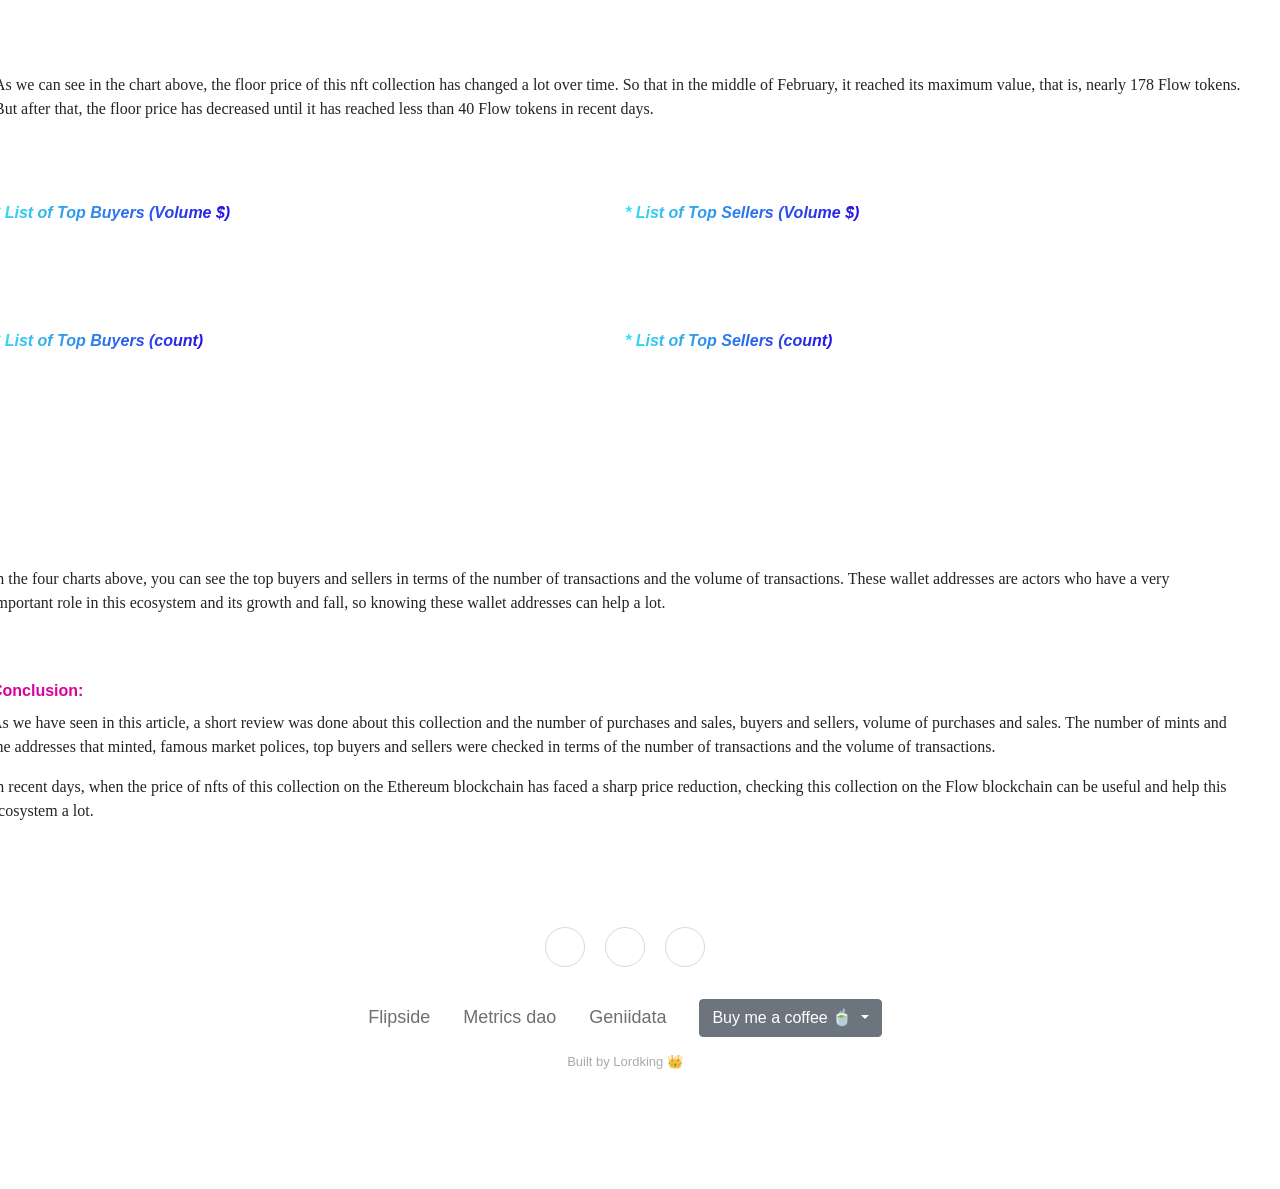
==== commit d5a56d99: "Update index.html" ====
--- a/index.html
+++ b/index.html
@@ -133,6 +133,63 @@
         <div class="row">
             <div class="col-md-8">
          
+   <div class="row">
+            <div class="col-md-6">
+                <h3 class="mt-5 mb-5 bb" style="font-family:serif"> </h3>
+
+                <iframe class=" mb-3"
+                    src="https://flipsidecrypto.xyz/Lordking/%F0%9F%91%91-airdrop-hunters-%F0%9F%91%91-6v6ByO"
+                    width="100%" height="150" style="border-radius: 25px;">
+                </iframe>
+            </div>
+
+            <div class="col-md-3">
+                <h3 class="mt-5 mb-5 bb" style="font-family:serif"></h3>
+
+                <iframe
+                    src="https://flipsidecrypto.xyz/Lordking/%F0%9F%91%91-airdrop-hunters-%F0%9F%91%91-6v6ByO"
+                    width="100%" height="150" style="border-radius: 25px;">
+                </iframe>
+            </div>
+          </div>
+     <div class="row">
+            <div class="col-md-3">
+                <h3 class="mt-5 mb-5 bb" style="font-family:serif"> </h3>
+
+                <iframe class=" mb-3"
+                    src="https://flipsidecrypto.xyz/Lordking/%F0%9F%91%91-airdrop-hunters-%F0%9F%91%91-6v6ByO"
+                    width="100%" height="150" style="border-radius: 25px;">
+                </iframe>
+            </div>
+
+            <div class="col-md-3">
+                <h3 class="mt-5 mb-5 bb" style="font-family:serif"></h3>
+
+                <iframe
+                    src="https://flipsidecrypto.xyz/Lordking/%F0%9F%91%91-airdrop-hunters-%F0%9F%91%91-6v6ByO"
+                    width="100%" height="150" style="border-radius: 25px;">
+                </iframe>
+            </div>
+          </div>
+     <div class="row">
+            <div class="col-md-3">
+                <h3 class="mt-5 mb-5 bb" style="font-family:serif"> </h3>
+
+                <iframe class=" mb-6"
+                    src="https://flipsidecrypto.xyz/Lordking/%F0%9F%91%91-airdrop-hunters-%F0%9F%91%91-6v6ByO"
+                    width="100%" height="150" style="border-radius: 25px;">
+                </iframe>
+            </div>
+
+            <div class="col-md-3">
+                <h3 class="mt-5 mb-5 bb" style="font-family:serif"></h3>
+
+                <iframe
+                    src="https://flipsidecrypto.xyz/Lordking/%F0%9F%91%91-airdrop-hunters-%F0%9F%91%91-6v6ByO"
+                    width="100%" height="150" style="border-radius: 25px;">
+                </iframe>
+            </div>
+          </div>
         </div>
                 <p class="mb-4 " style="margin-top: 50px; font-family:serif">Doodles 2 lets anyone create a uniquely
                     personalized and endlessly customizable character in the one-of-a-kind style from artist Burnt
@@ -157,63 +214,6 @@
 
         <div class="row">
 
-   <div class="row">
-            <div class="col-md-6">
-                <h3 class="mt-5 mb-5 bb" style="font-family:serif"> </h3>
-
-                <iframe class=" mb-6"
-                    src="https://flipsidecrypto.xyz/Lordking/%F0%9F%91%91-airdrop-hunters-%F0%9F%91%91-6v6ByO"
-                    width="100%" height="100" style="border-radius: 25px;">
-                </iframe>
-            </div>
-
-            <div class="col-md-6">
-                <h3 class="mt-5 mb-5 bb" style="font-family:serif"></h3>
-
-                <iframe
-                    src="https://flipsidecrypto.xyz/Lordking/%F0%9F%91%91-airdrop-hunters-%F0%9F%91%91-6v6ByO"
-                    width="100%" height="100" style="border-radius: 25px;">
-                </iframe>
-            </div>
-          </div>
-     <div class="row">
-            <div class="col-md-6">
-                <h3 class="mt-5 mb-5 bb" style="font-family:serif"> </h3>
-
-                <iframe class=" mb-6"
-                    src="https://flipsidecrypto.xyz/Lordking/%F0%9F%91%91-airdrop-hunters-%F0%9F%91%91-6v6ByO"
-                    width="100%" height="100" style="border-radius: 25px;">
-                </iframe>
-            </div>
-
-            <div class="col-md-6">
-                <h3 class="mt-5 mb-5 bb" style="font-family:serif"></h3>
-
-                <iframe
-                    src="https://flipsidecrypto.xyz/Lordking/%F0%9F%91%91-airdrop-hunters-%F0%9F%91%91-6v6ByO"
-                    width="100%" height="100" style="border-radius: 25px;">
-                </iframe>
-            </div>
-          </div>
-     <div class="row">
-            <div class="col-md-6">
-                <h3 class="mt-5 mb-5 bb" style="font-family:serif"> </h3>
-
-                <iframe class=" mb-6"
-                    src="https://flipsidecrypto.xyz/Lordking/%F0%9F%91%91-airdrop-hunters-%F0%9F%91%91-6v6ByO"
-                    width="100%" height="100" style="border-radius: 25px;">
-                </iframe>
-            </div>
-
-            <div class="col-md-6">
-                <h3 class="mt-5 mb-5 bb" style="font-family:serif"></h3>
-
-                <iframe
-                    src="https://flipsidecrypto.xyz/Lordking/%F0%9F%91%91-airdrop-hunters-%F0%9F%91%91-6v6ByO"
-                    width="100%" height="100" style="border-radius: 25px;">
-                </iframe>
-            </div>
-          </div>
             <div class="col-md-4">
                 <img src="https://assets-global.website-files.com/618c953e65cc2ba3f44d1a02/63d0d19cf0864eb26868631c_doodlekit.gif"
                     style="width:100% ; height:150;">
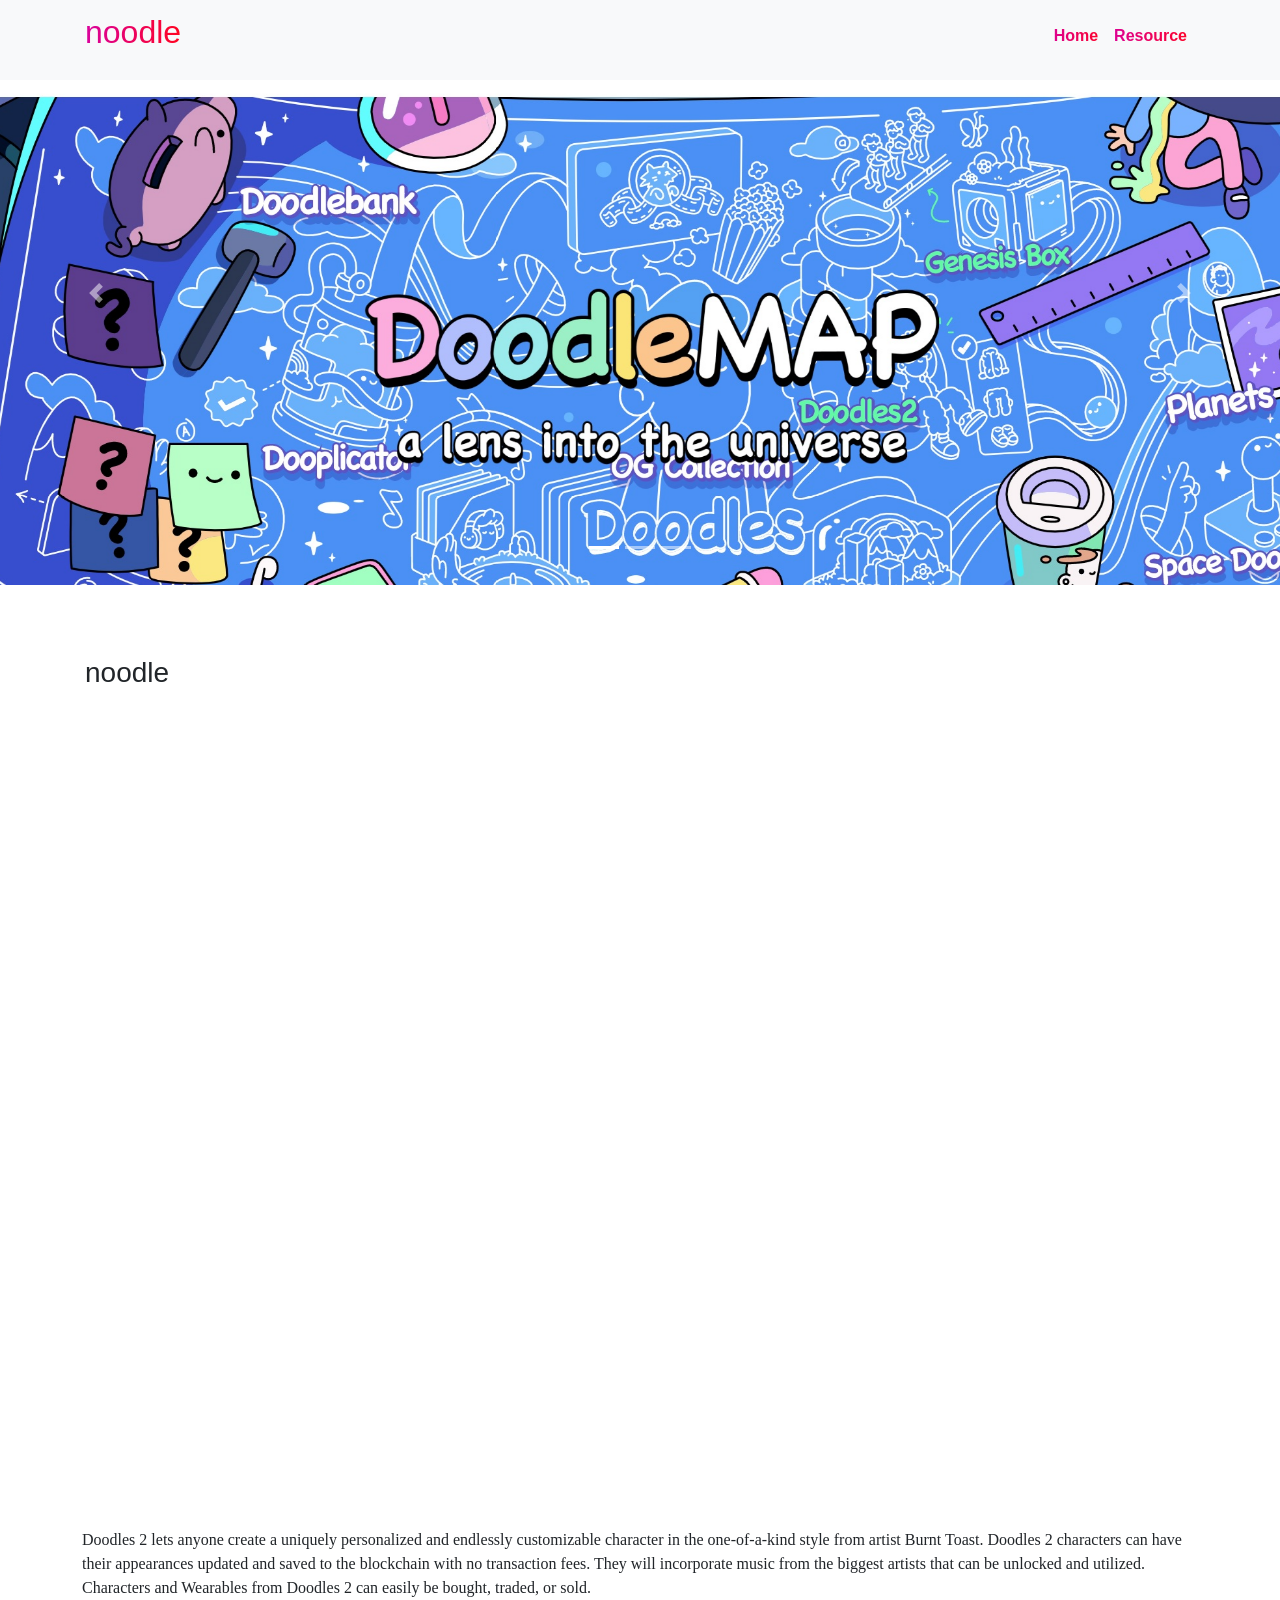
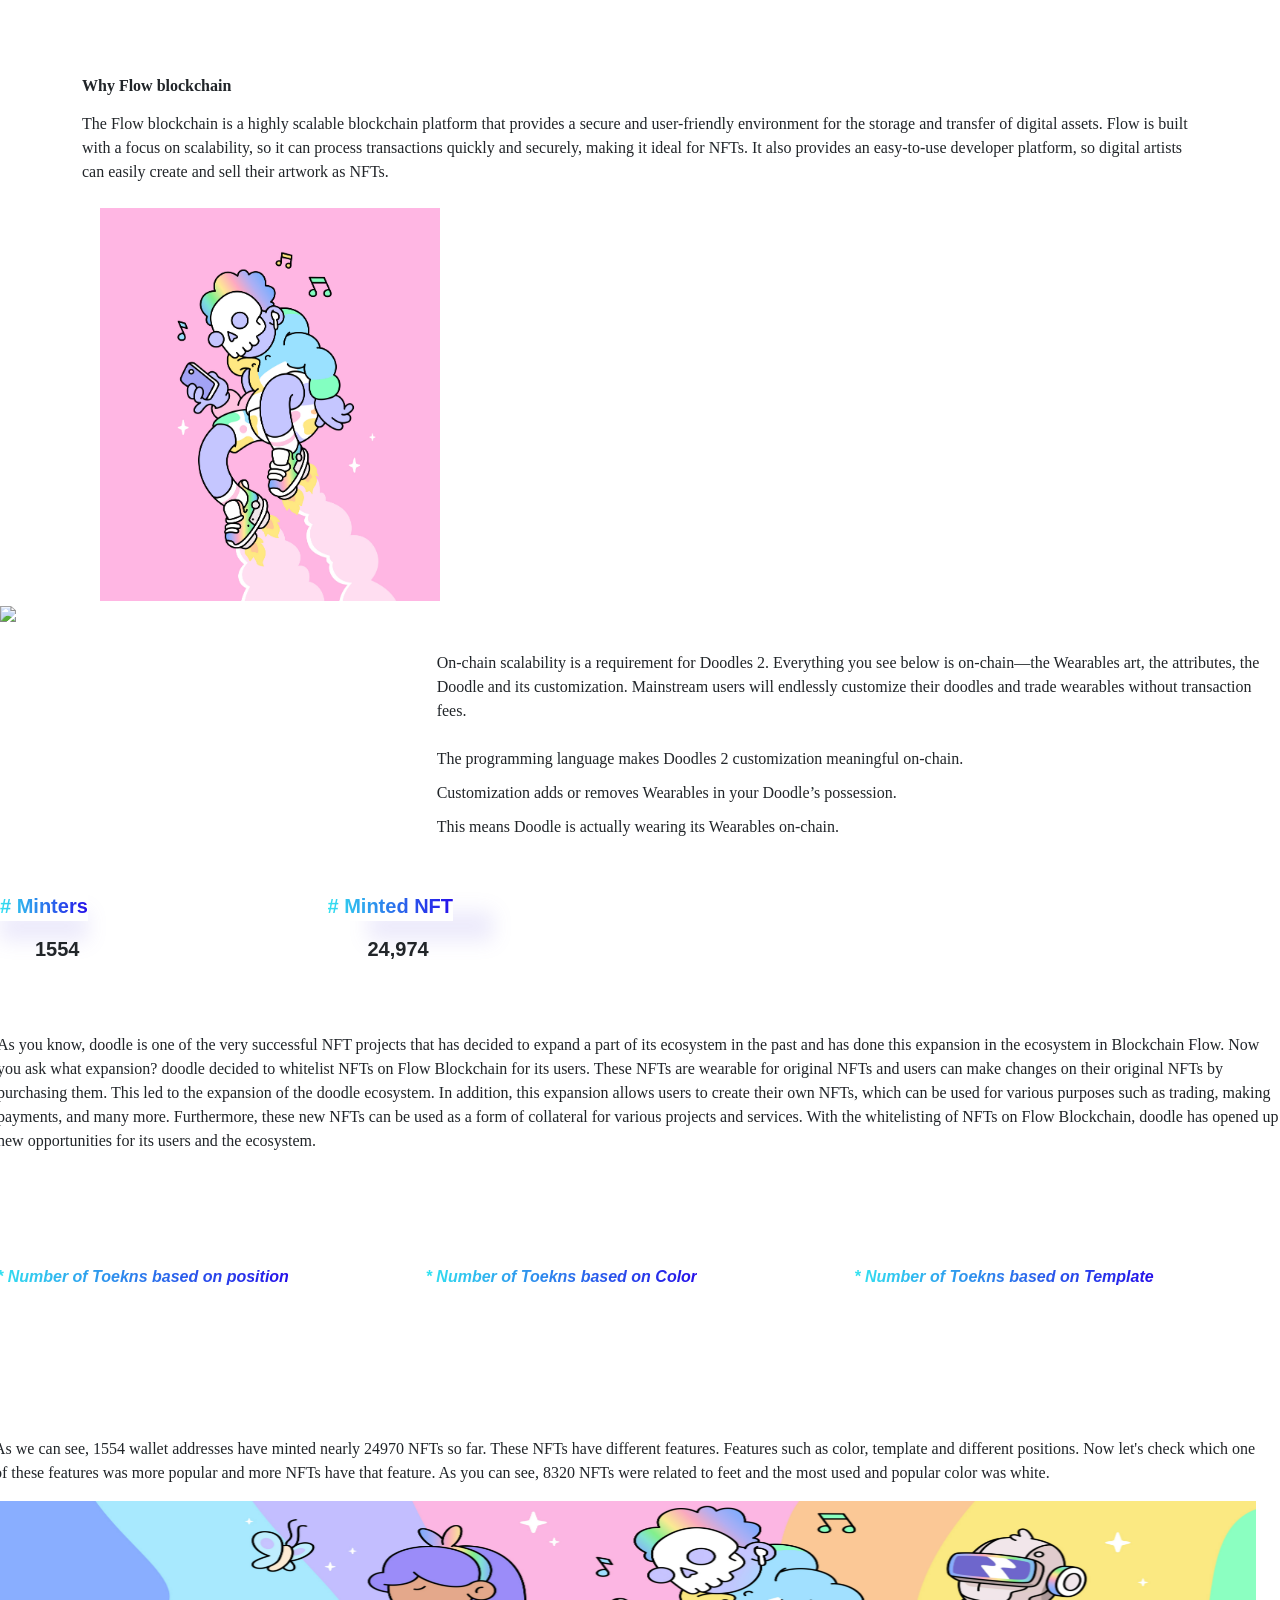
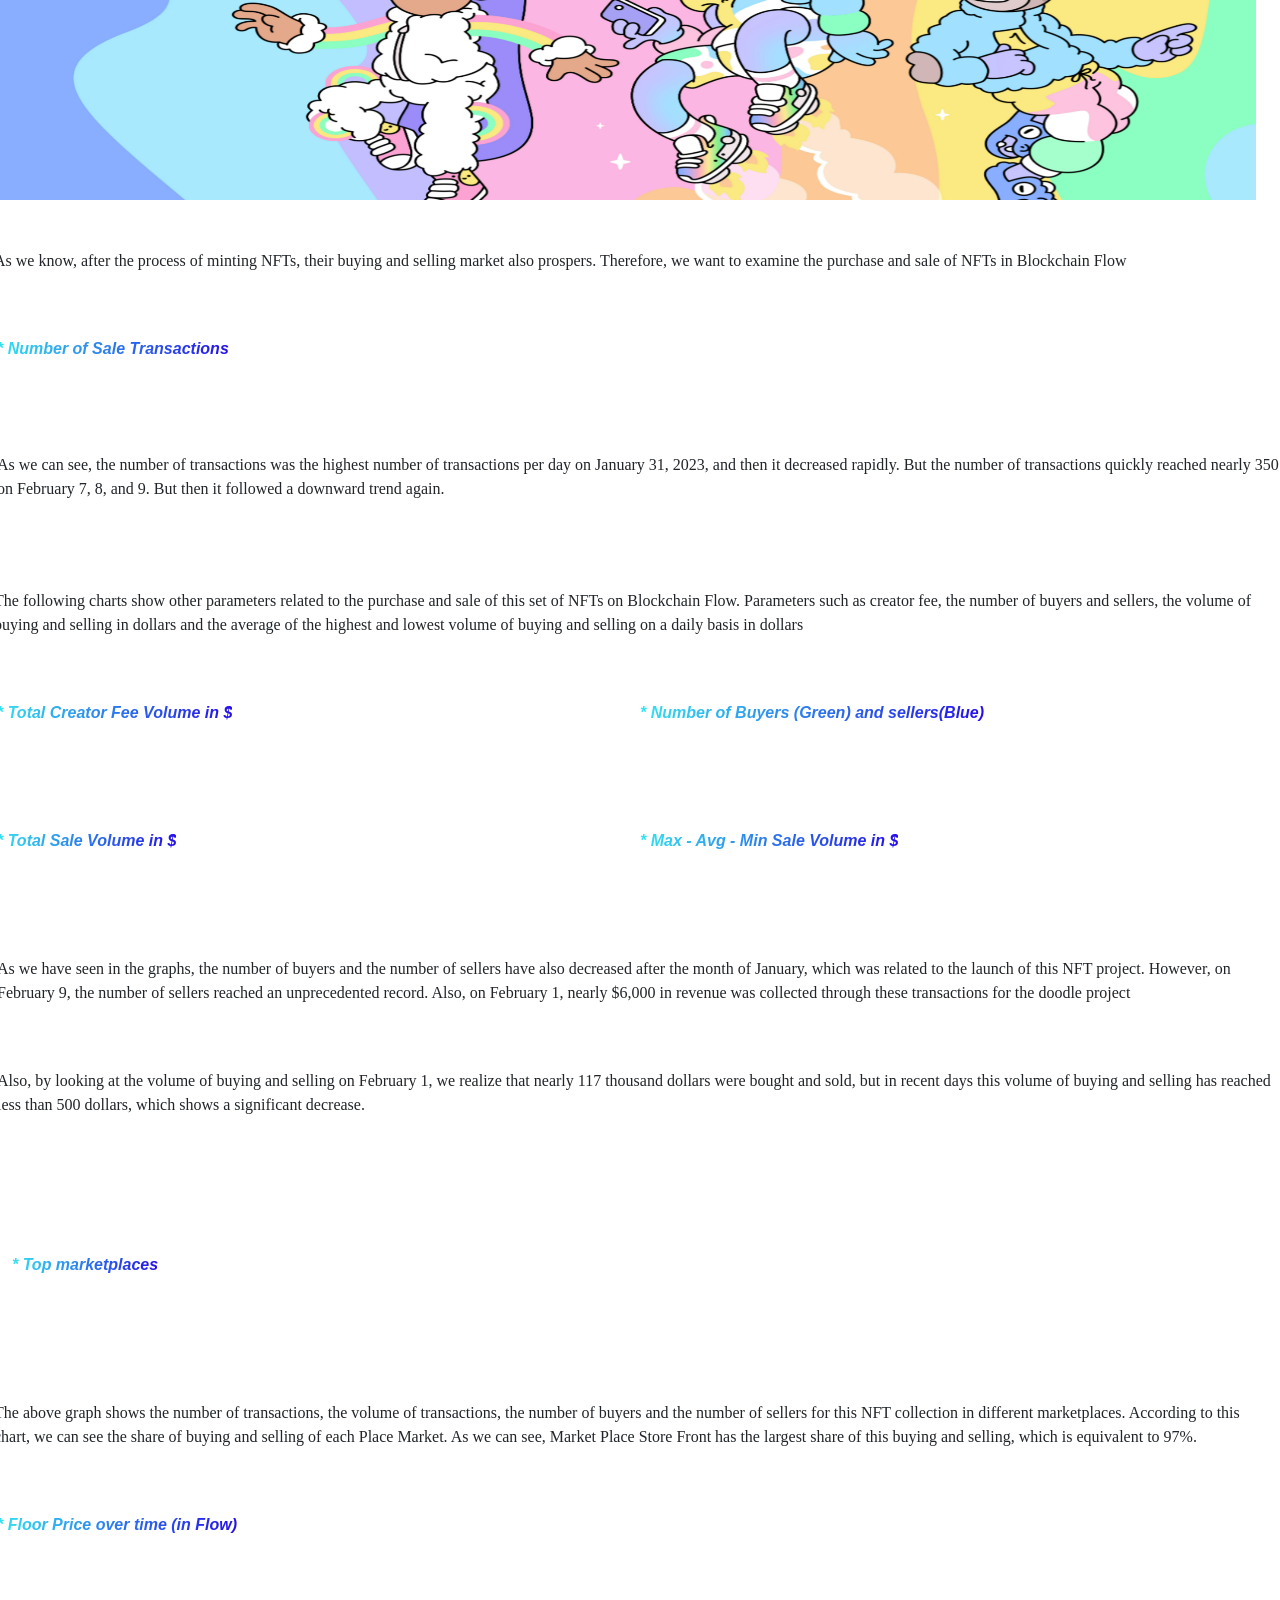
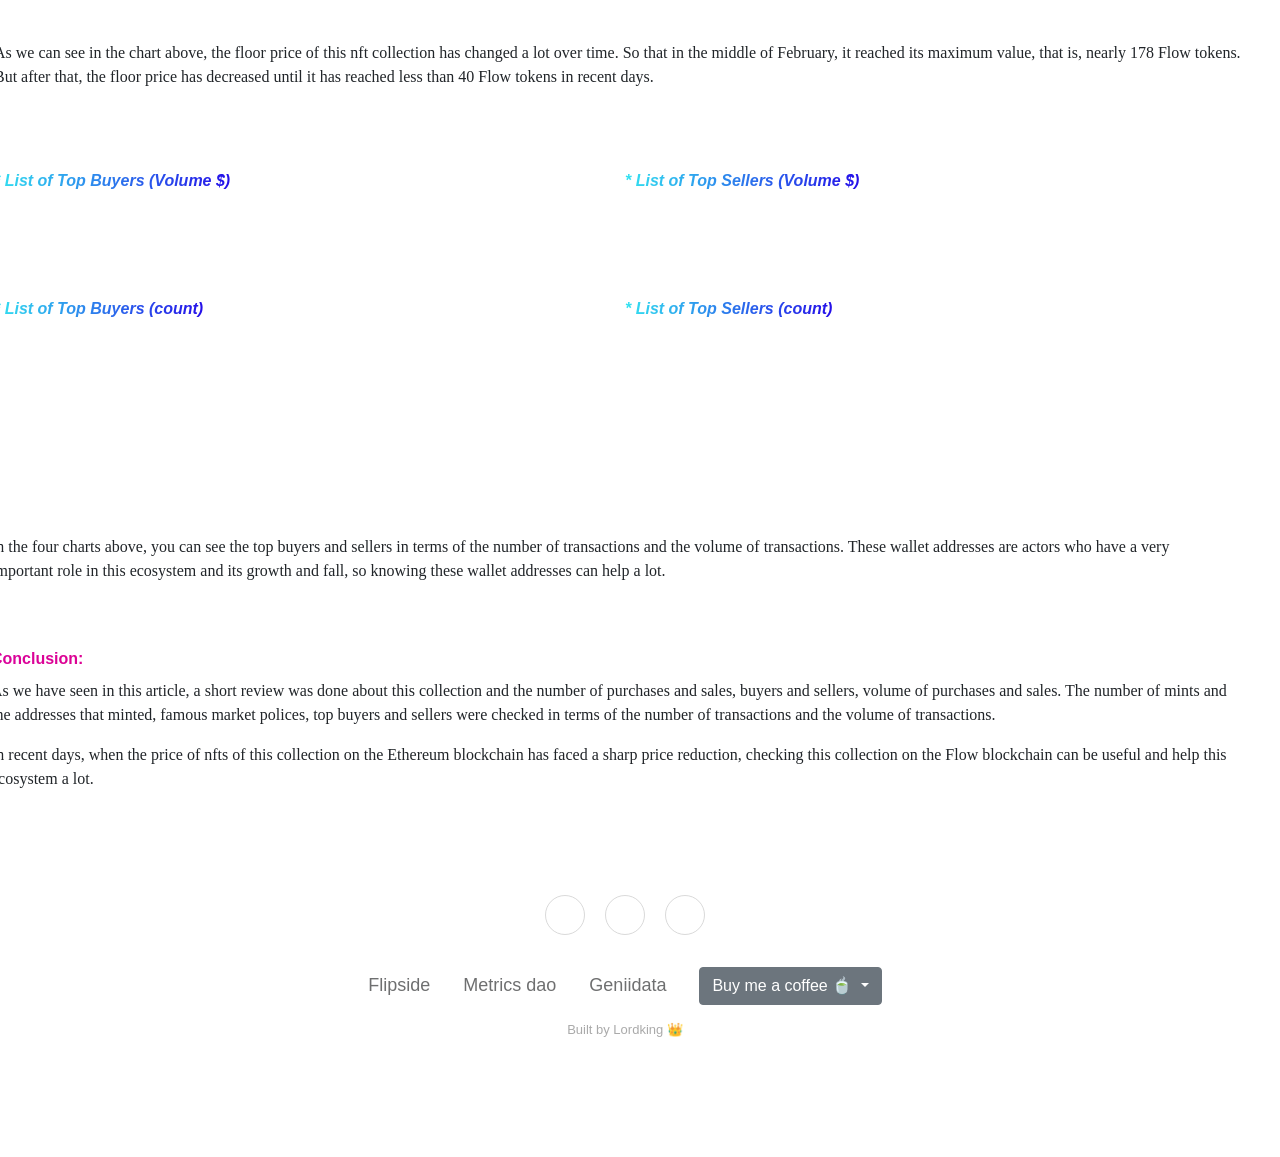
==== commit 304376f5: "Update index.html" ====
--- a/index.html
+++ b/index.html
@@ -134,10 +134,10 @@
             <div class="col-md-8">
          
    <div class="row">
-            <div class="col-md-6">
+            <div class="col-md-3">
                 <h3 class="mt-5 mb-5 bb" style="font-family:serif"> </h3>
 
-                <iframe class=" mb-3"
+                <iframe class=" mb-6"
                     src="https://flipsidecrypto.xyz/Lordking/%F0%9F%91%91-airdrop-hunters-%F0%9F%91%91-6v6ByO"
                     width="100%" height="150" style="border-radius: 25px;">
                 </iframe>
@@ -156,7 +156,7 @@
             <div class="col-md-3">
                 <h3 class="mt-5 mb-5 bb" style="font-family:serif"> </h3>
 
-                <iframe class=" mb-3"
+                <iframe class=" mb-6"
                     src="https://flipsidecrypto.xyz/Lordking/%F0%9F%91%91-airdrop-hunters-%F0%9F%91%91-6v6ByO"
                     width="100%" height="150" style="border-radius: 25px;">
                 </iframe>
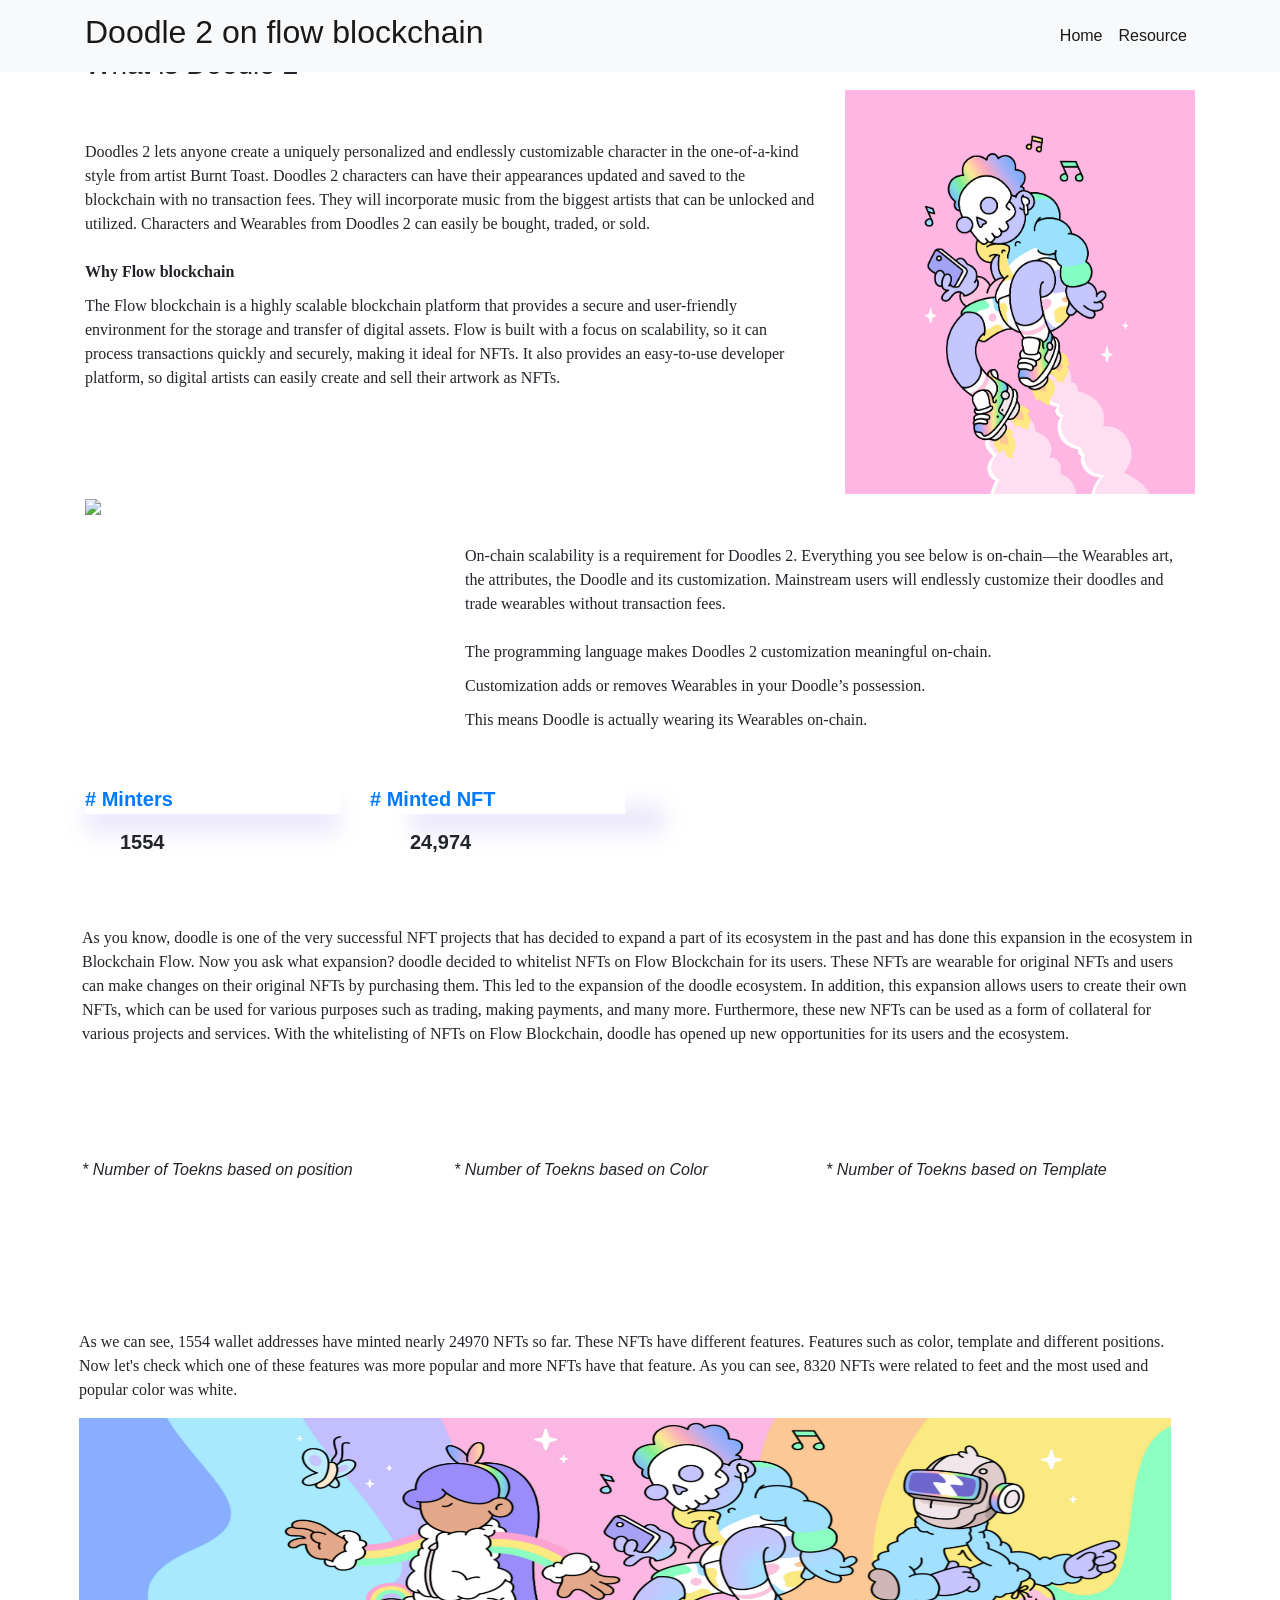
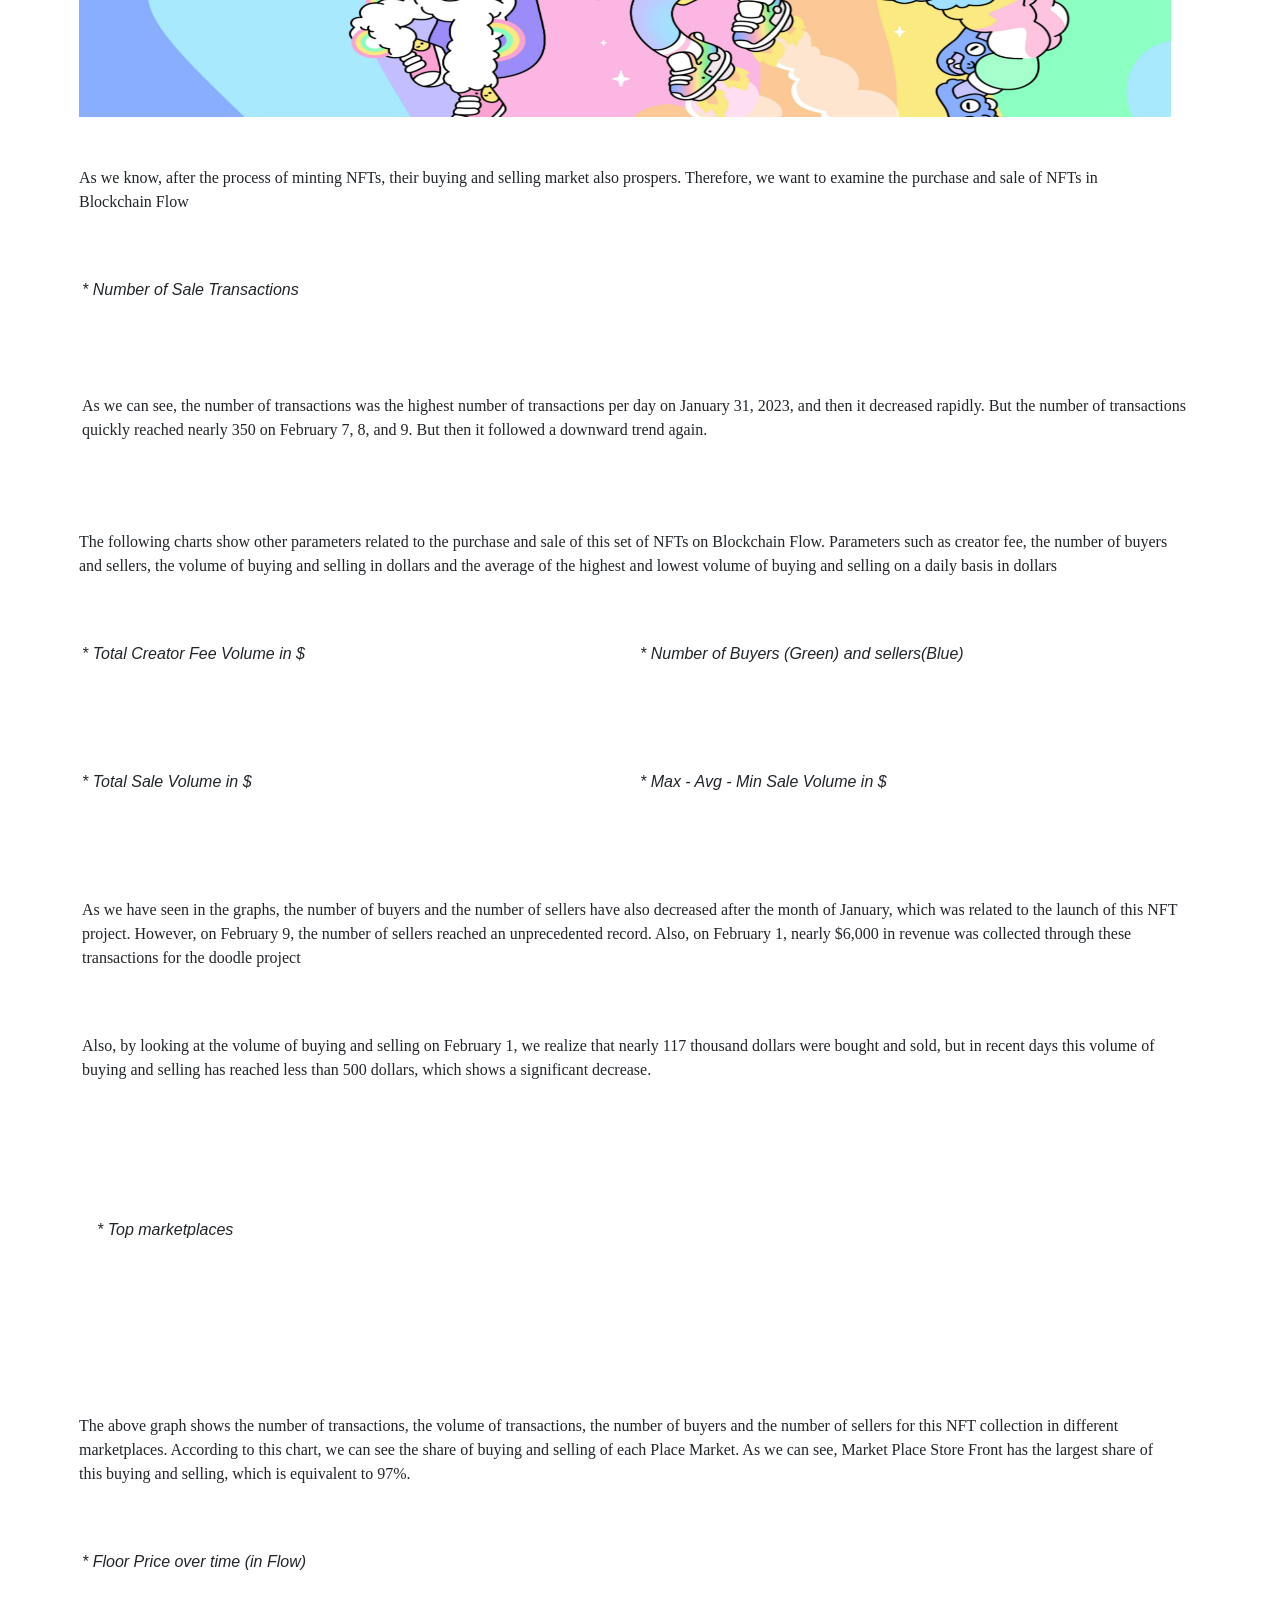
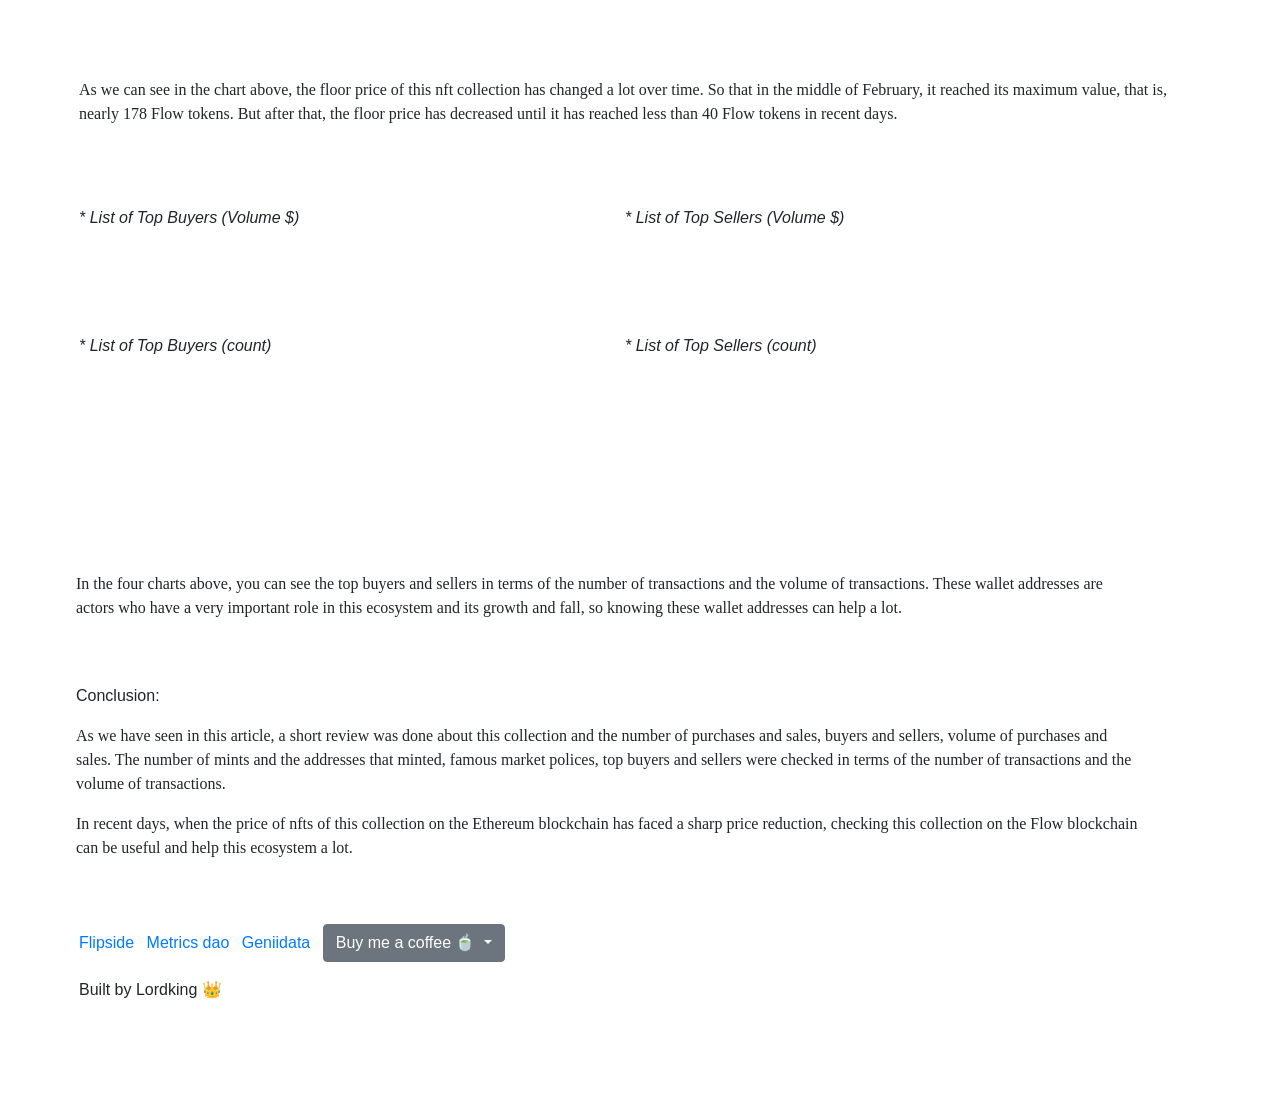
==== commit b858e646: "Update index.html" ====
--- a/index.html
+++ b/index.html
@@ -45,7 +45,7 @@
 
             <a class="navbar-brand aa" href="">
                 <!--#change-->
-                <h2> noodle <!--Doodle 2 on flow blockchain-->
+                <h2> Doodle 2 on flow blockchain
                 </h2>
                 <!--#change-->
             </a>
@@ -127,70 +127,11 @@
 
         <!-- Page Heading -->
         <h1 class=" h3 mb-3 mt-5 aa">
-            <h3>noodle </h3>
+            <h3>What is Doodle 2 </h3>
         </h1>
 
         <div class="row">
             <div class="col-md-8">
-         
-   <div class="row">
-            <div class="col-md-3">
-                <h3 class="mt-5 mb-5 bb" style="font-family:serif"> </h3>
-
-                <iframe class=" mb-6"
-                    src="https://flipsidecrypto.xyz/Lordking/%F0%9F%91%91-airdrop-hunters-%F0%9F%91%91-6v6ByO"
-                    width="100%" height="150" style="border-radius: 25px;">
-                </iframe>
-            </div>
-
-            <div class="col-md-3">
-                <h3 class="mt-5 mb-5 bb" style="font-family:serif"></h3>
-
-                <iframe
-                    src="https://flipsidecrypto.xyz/Lordking/%F0%9F%91%91-airdrop-hunters-%F0%9F%91%91-6v6ByO"
-                    width="100%" height="150" style="border-radius: 25px;">
-                </iframe>
-            </div>
-          </div>
-     <div class="row">
-            <div class="col-md-3">
-                <h3 class="mt-5 mb-5 bb" style="font-family:serif"> </h3>
-
-                <iframe class=" mb-6"
-                    src="https://flipsidecrypto.xyz/Lordking/%F0%9F%91%91-airdrop-hunters-%F0%9F%91%91-6v6ByO"
-                    width="100%" height="150" style="border-radius: 25px;">
-                </iframe>
-            </div>
-
-            <div class="col-md-3">
-                <h3 class="mt-5 mb-5 bb" style="font-family:serif"></h3>
-
-                <iframe
-                    src="https://flipsidecrypto.xyz/Lordking/%F0%9F%91%91-airdrop-hunters-%F0%9F%91%91-6v6ByO"
-                    width="100%" height="150" style="border-radius: 25px;">
-                </iframe>
-            </div>
-          </div>
-     <div class="row">
-            <div class="col-md-3">
-                <h3 class="mt-5 mb-5 bb" style="font-family:serif"> </h3>
-
-                <iframe class=" mb-6"
-                    src="https://flipsidecrypto.xyz/Lordking/%F0%9F%91%91-airdrop-hunters-%F0%9F%91%91-6v6ByO"
-                    width="100%" height="150" style="border-radius: 25px;">
-                </iframe>
-            </div>
-
-            <div class="col-md-3">
-                <h3 class="mt-5 mb-5 bb" style="font-family:serif"></h3>
-
-                <iframe
-                    src="https://flipsidecrypto.xyz/Lordking/%F0%9F%91%91-airdrop-hunters-%F0%9F%91%91-6v6ByO"
-                    width="100%" height="150" style="border-radius: 25px;">
-                </iframe>
-            </div>
-          </div>
-        </div>
                 <p class="mb-4 " style="margin-top: 50px; font-family:serif">Doodles 2 lets anyone create a uniquely
                     personalized and endlessly customizable character in the one-of-a-kind style from artist Burnt
                     Toast.
@@ -246,7 +187,6 @@
 
         <div class="row mt-5 mb-5 ">
 
-  
             <!-- first-box -->
             <div class="col-md-3 mb-4 ">
 
@@ -389,6 +329,7 @@
 
 
 
+
                 <div class="row mt-2 mb-5">
                     <div class="col-md-6" id="chart22" style="width: 80%;height:150px;"></div>
 
@@ -418,13 +359,13 @@
                 <div class="footer-basic">
                     <footer>
                         <div class="social">
-                            <a target="_blank" href="https://github.com/"><i
+                            <a target="_blank" href="https://github.com/lordking1234"><i
                                     class="icon ion-social-github"></i></a>
                             <!--#change link -->
-                            <a target="_blank" href="https://twitter.com/"><i
+                            <a target="_blank" href="https://twitter.com/MRSoltanii"><i
                                     class="icon ion-social-twitter"></i></a>
                             <!--#change link-->
-                            <a target="_blank" href="https://www.linkedin.com/in/"><i
+                            <a target="_blank" href="https://www.linkedin.com/in/mohammad-reza-soltani-62009523b/"><i
                                     class="icon ion-social-linkedin"></i></a>
                             <!--#change link-->
                         </div>
